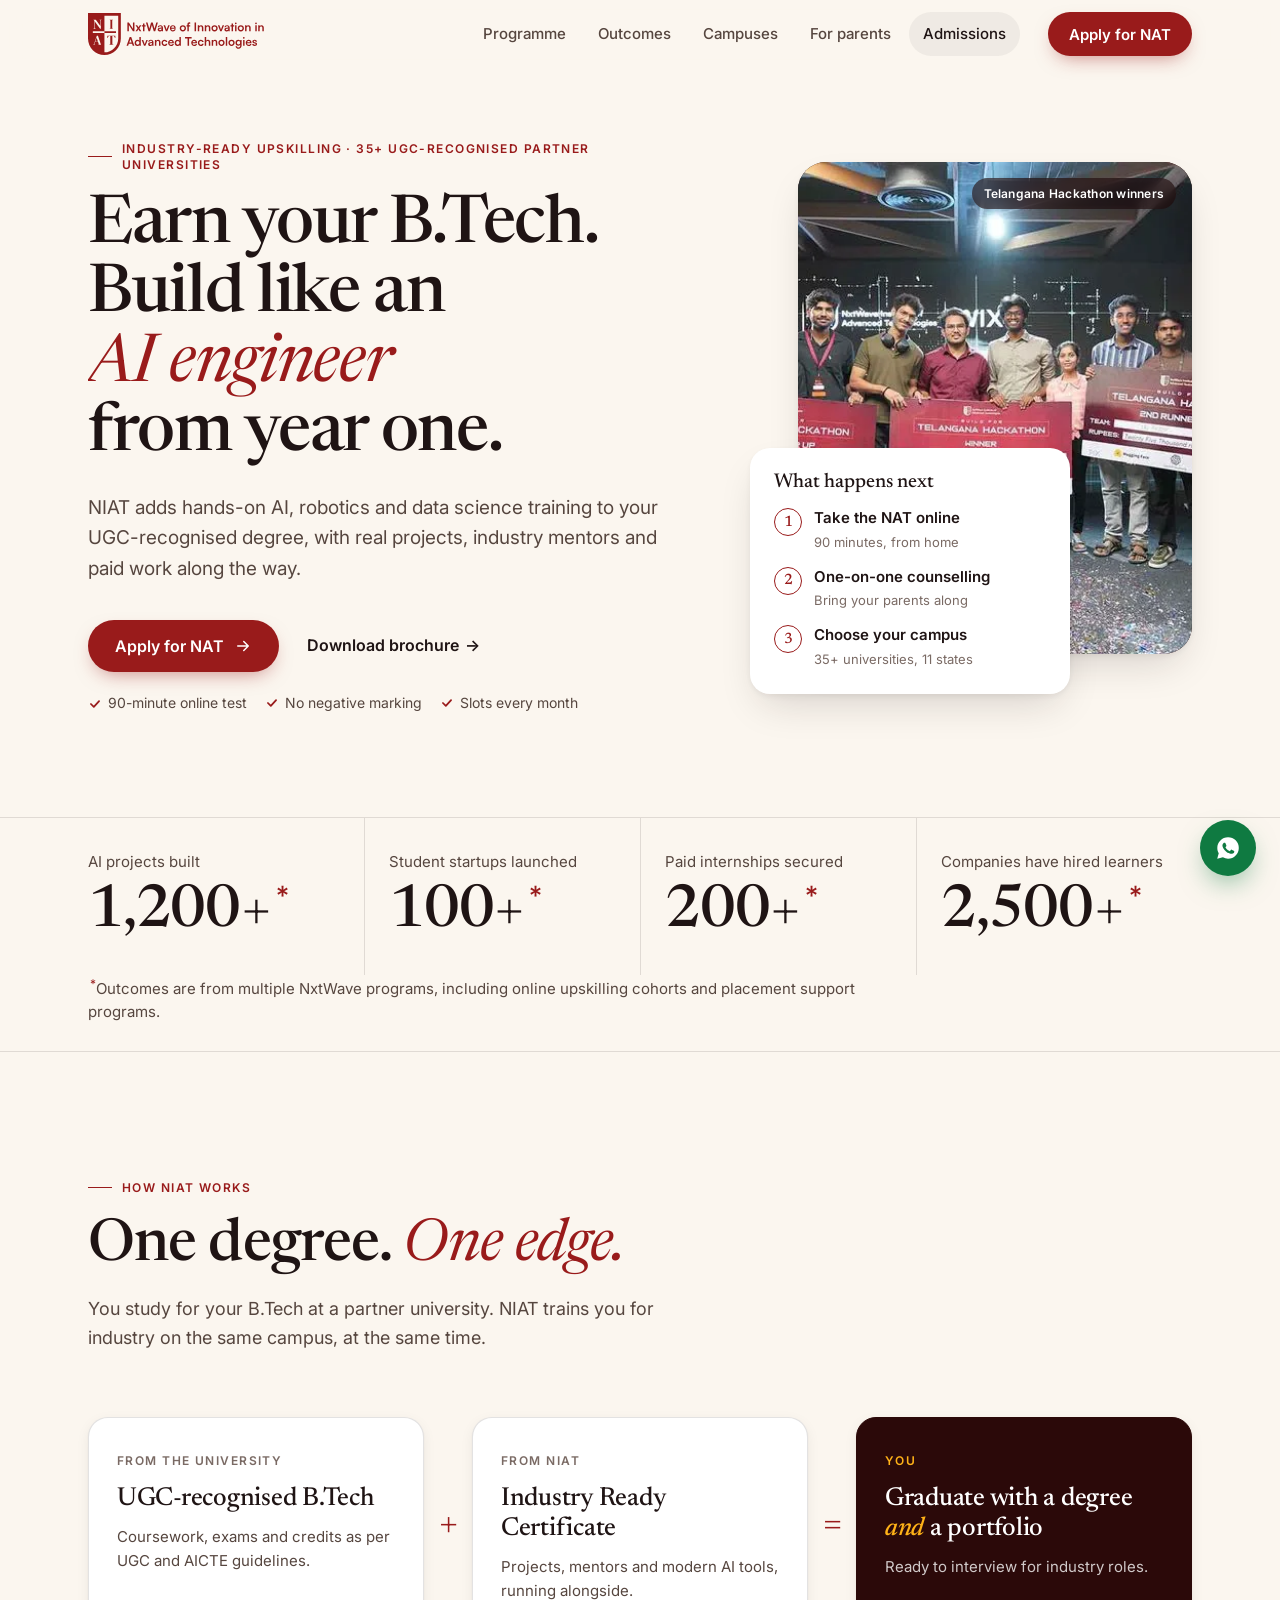
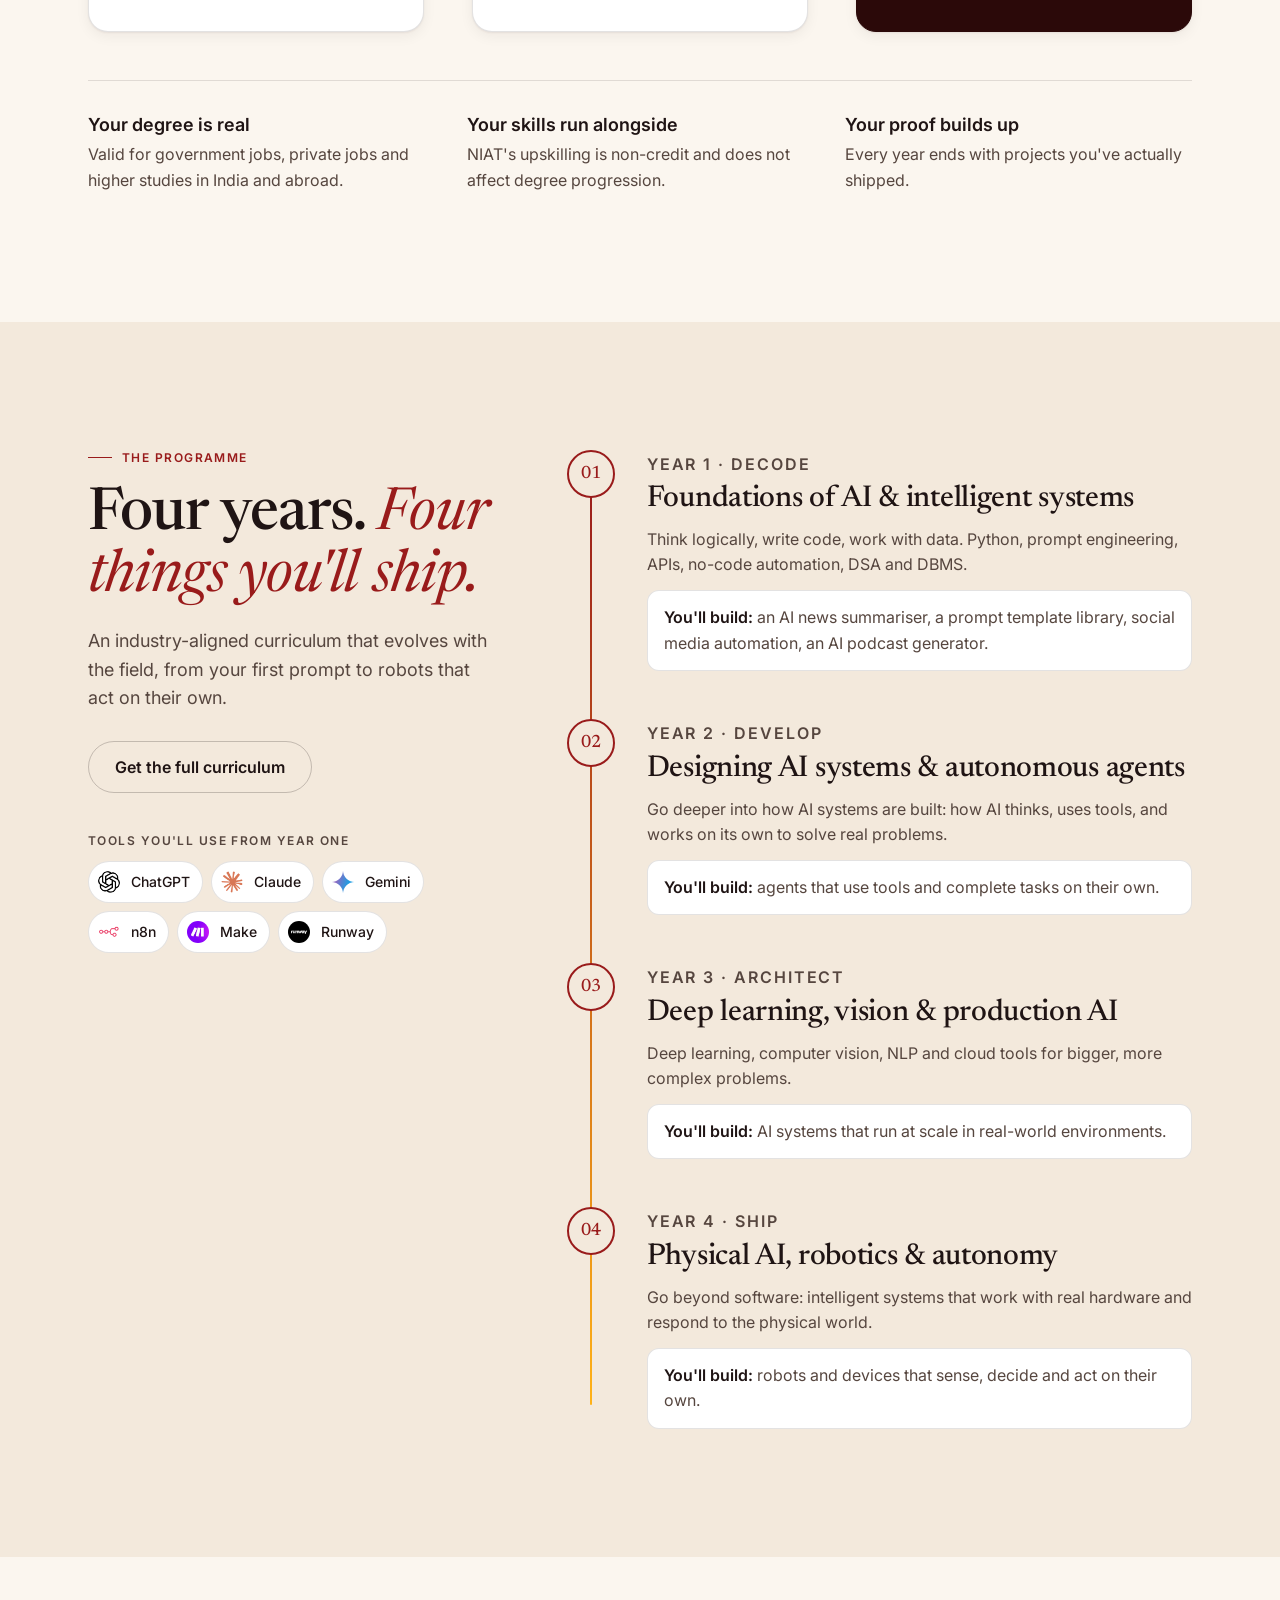
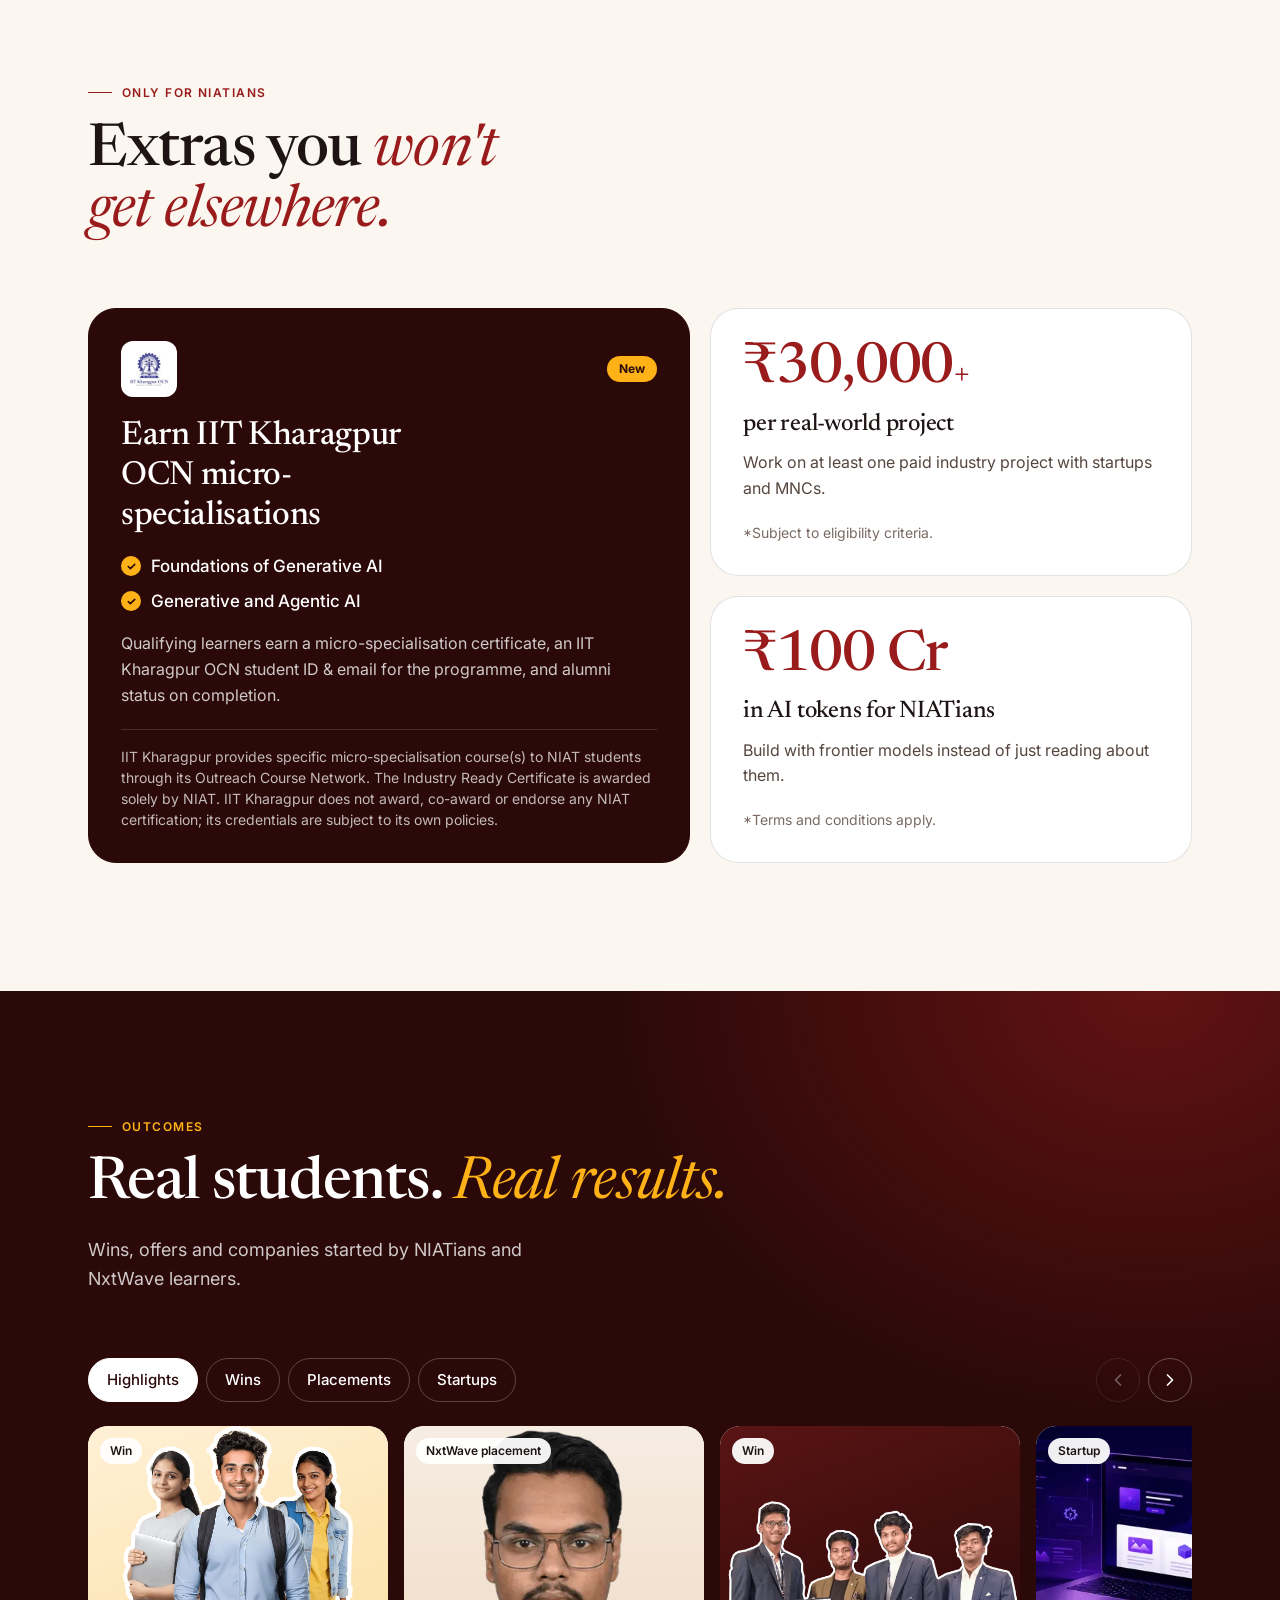
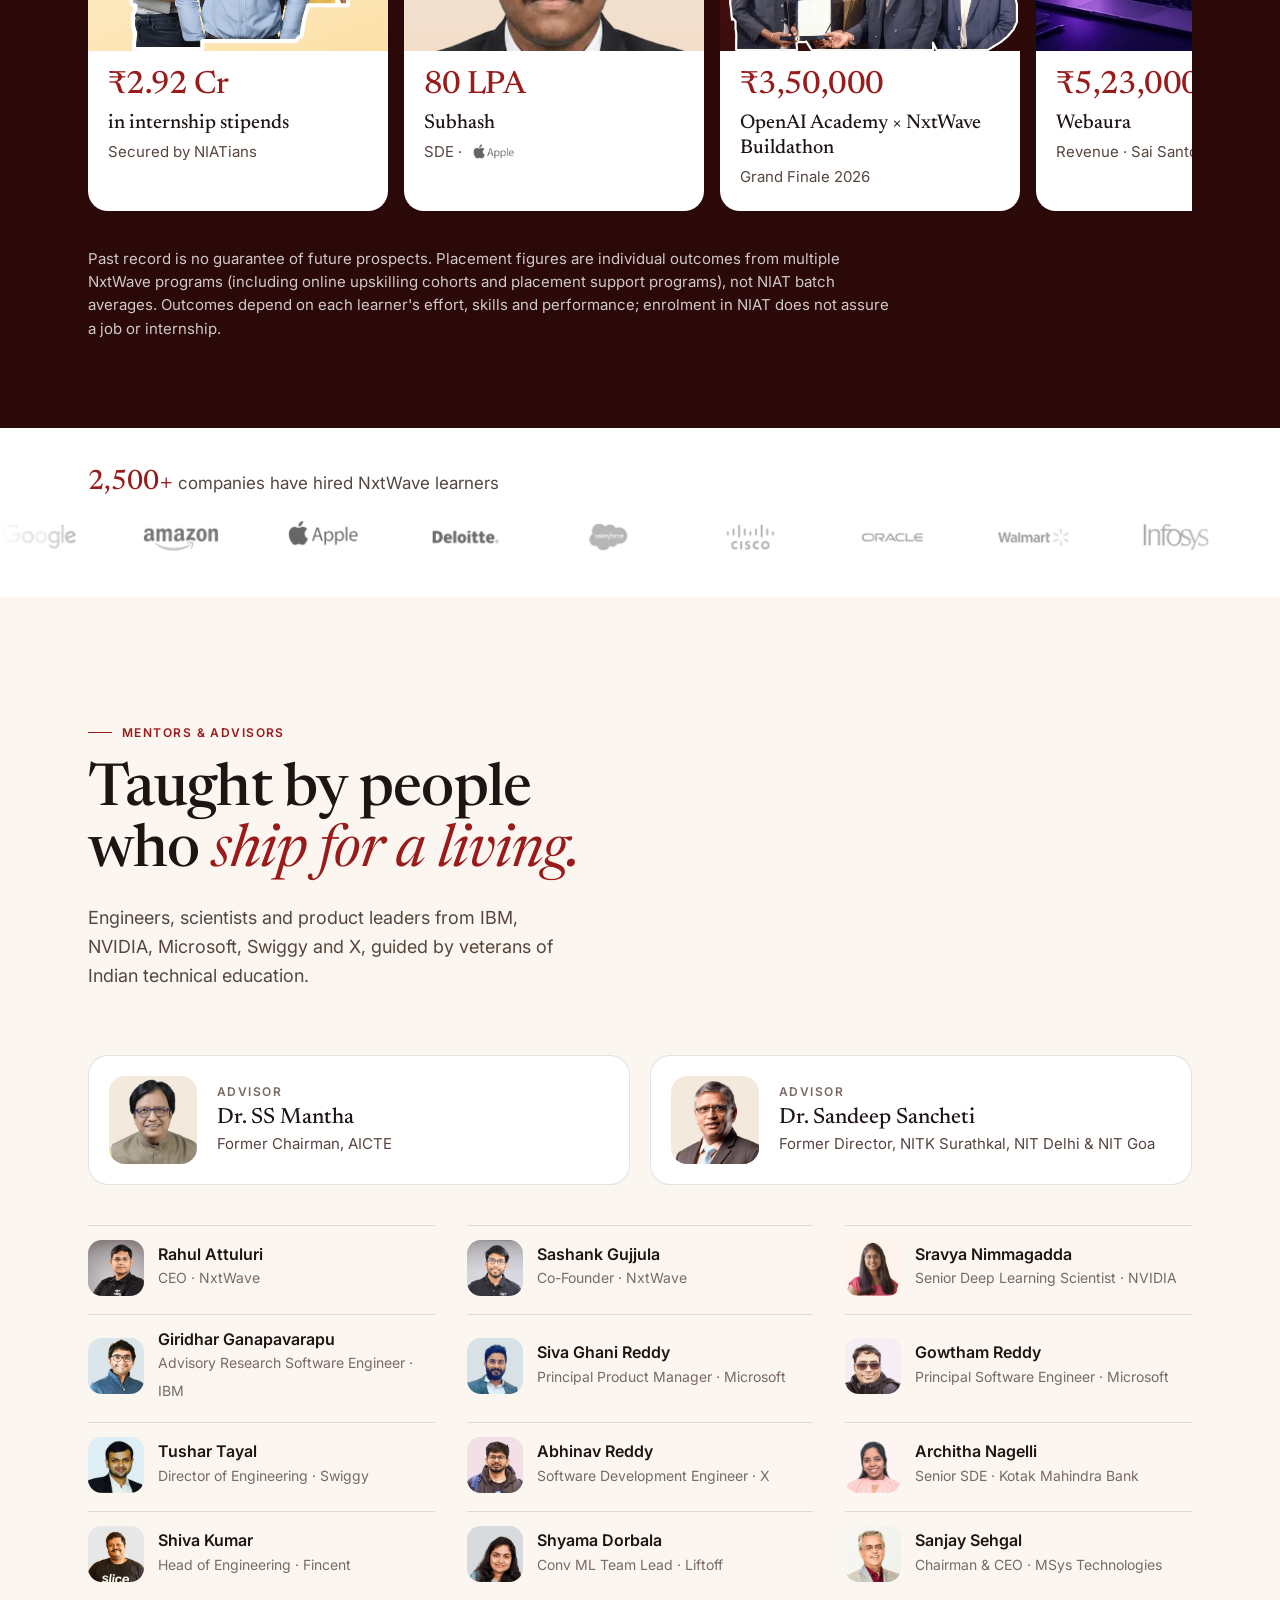
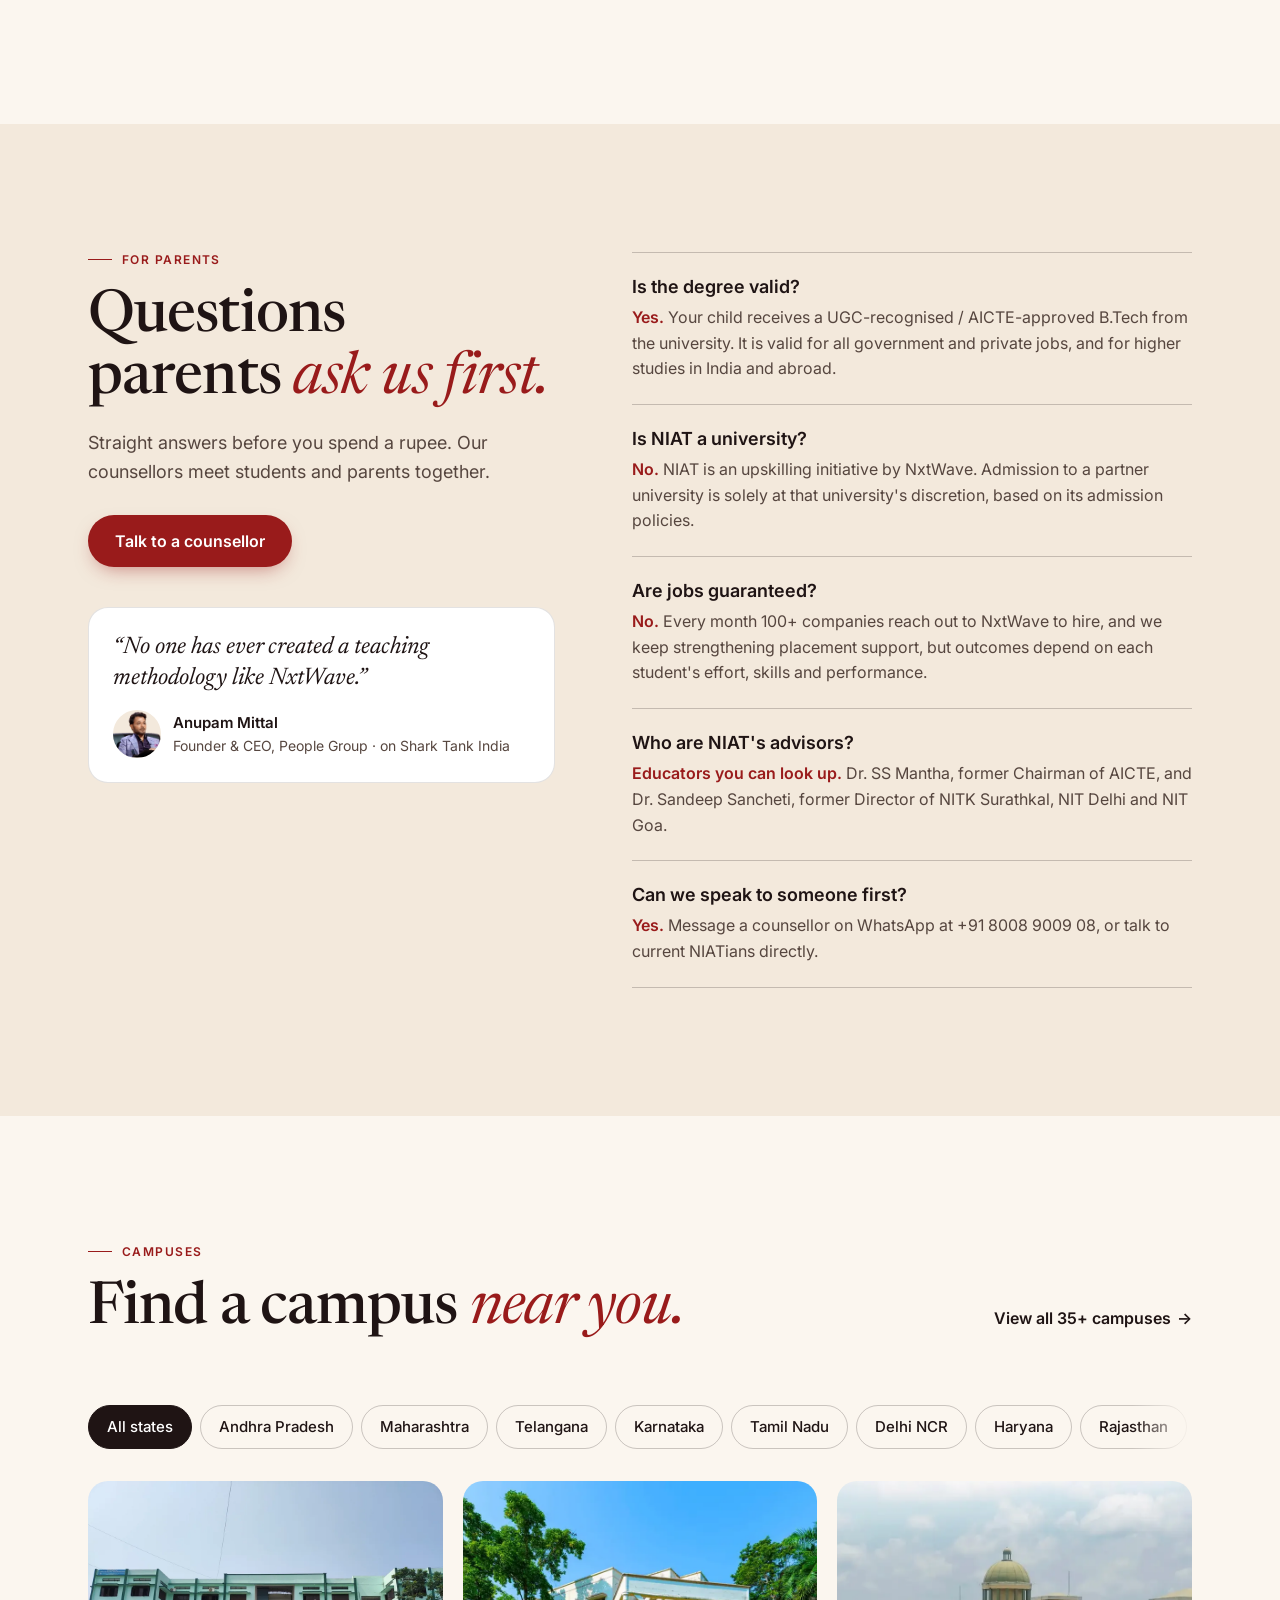
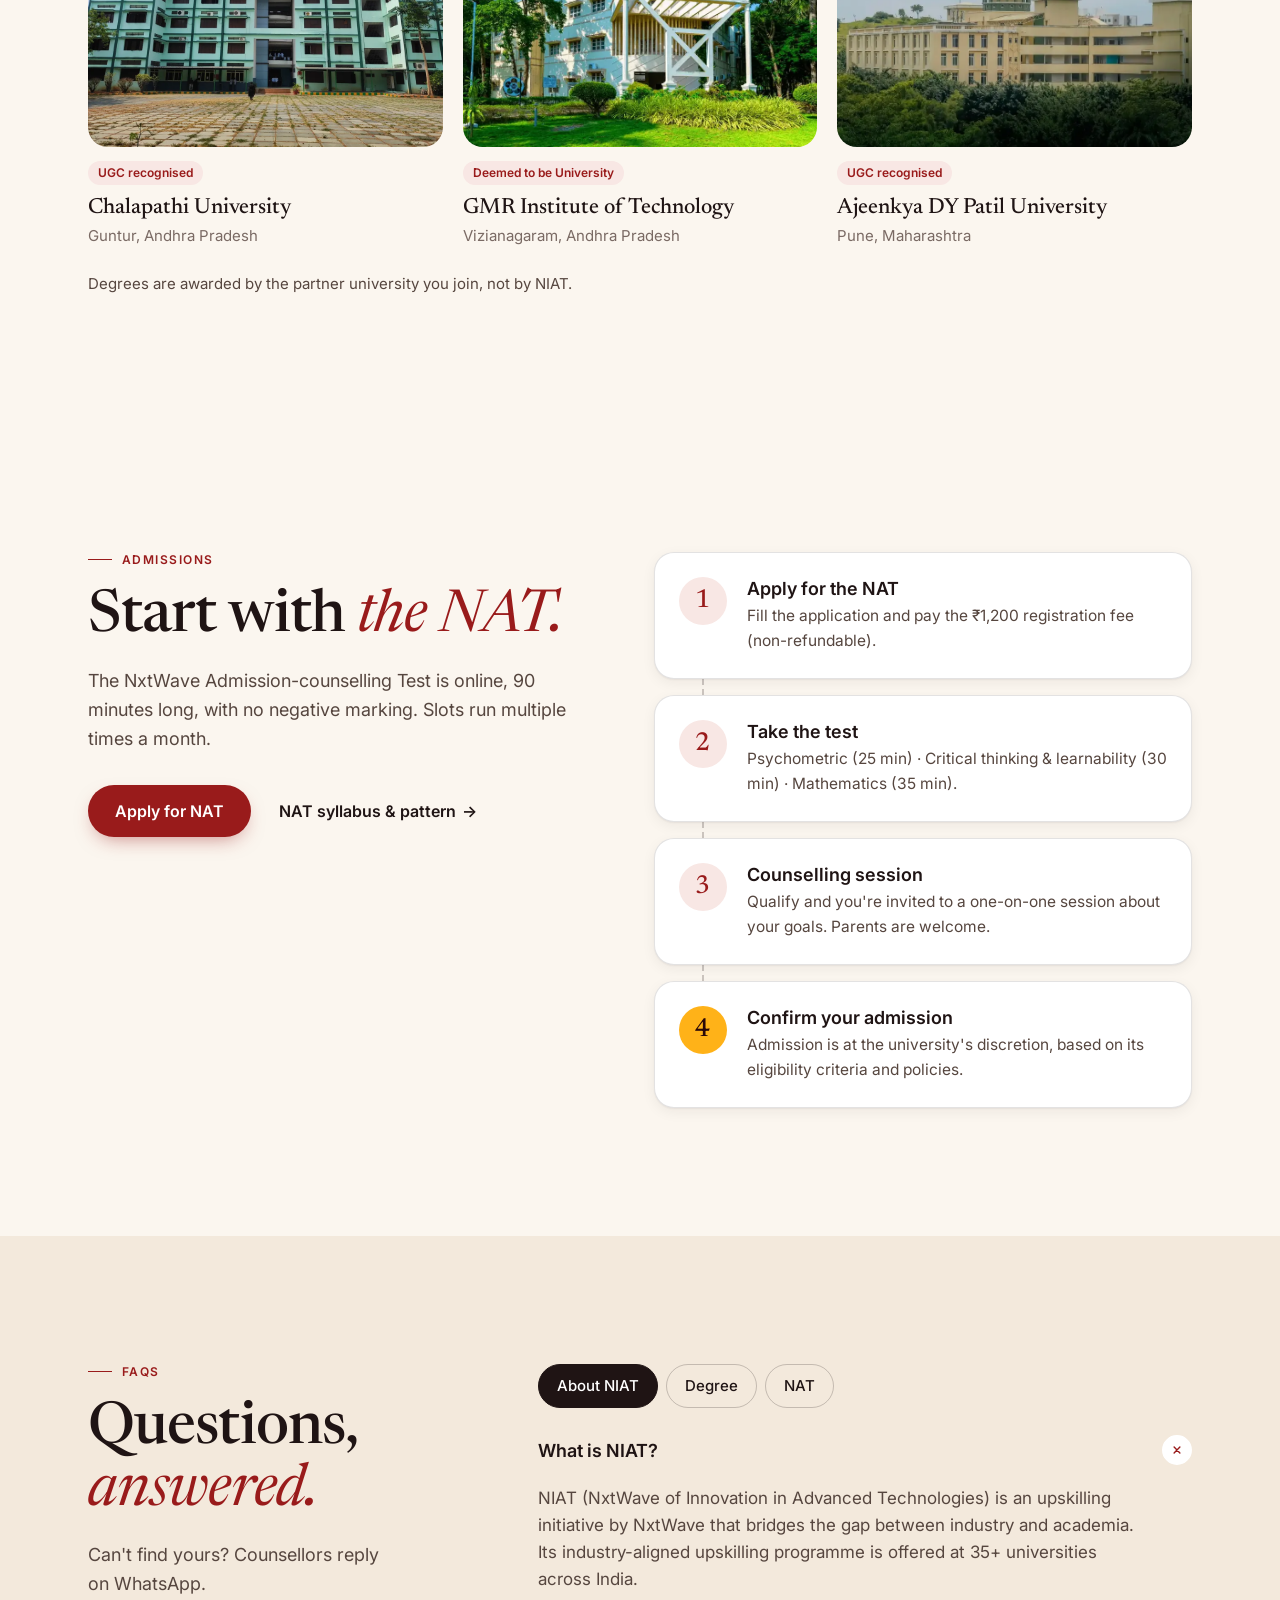
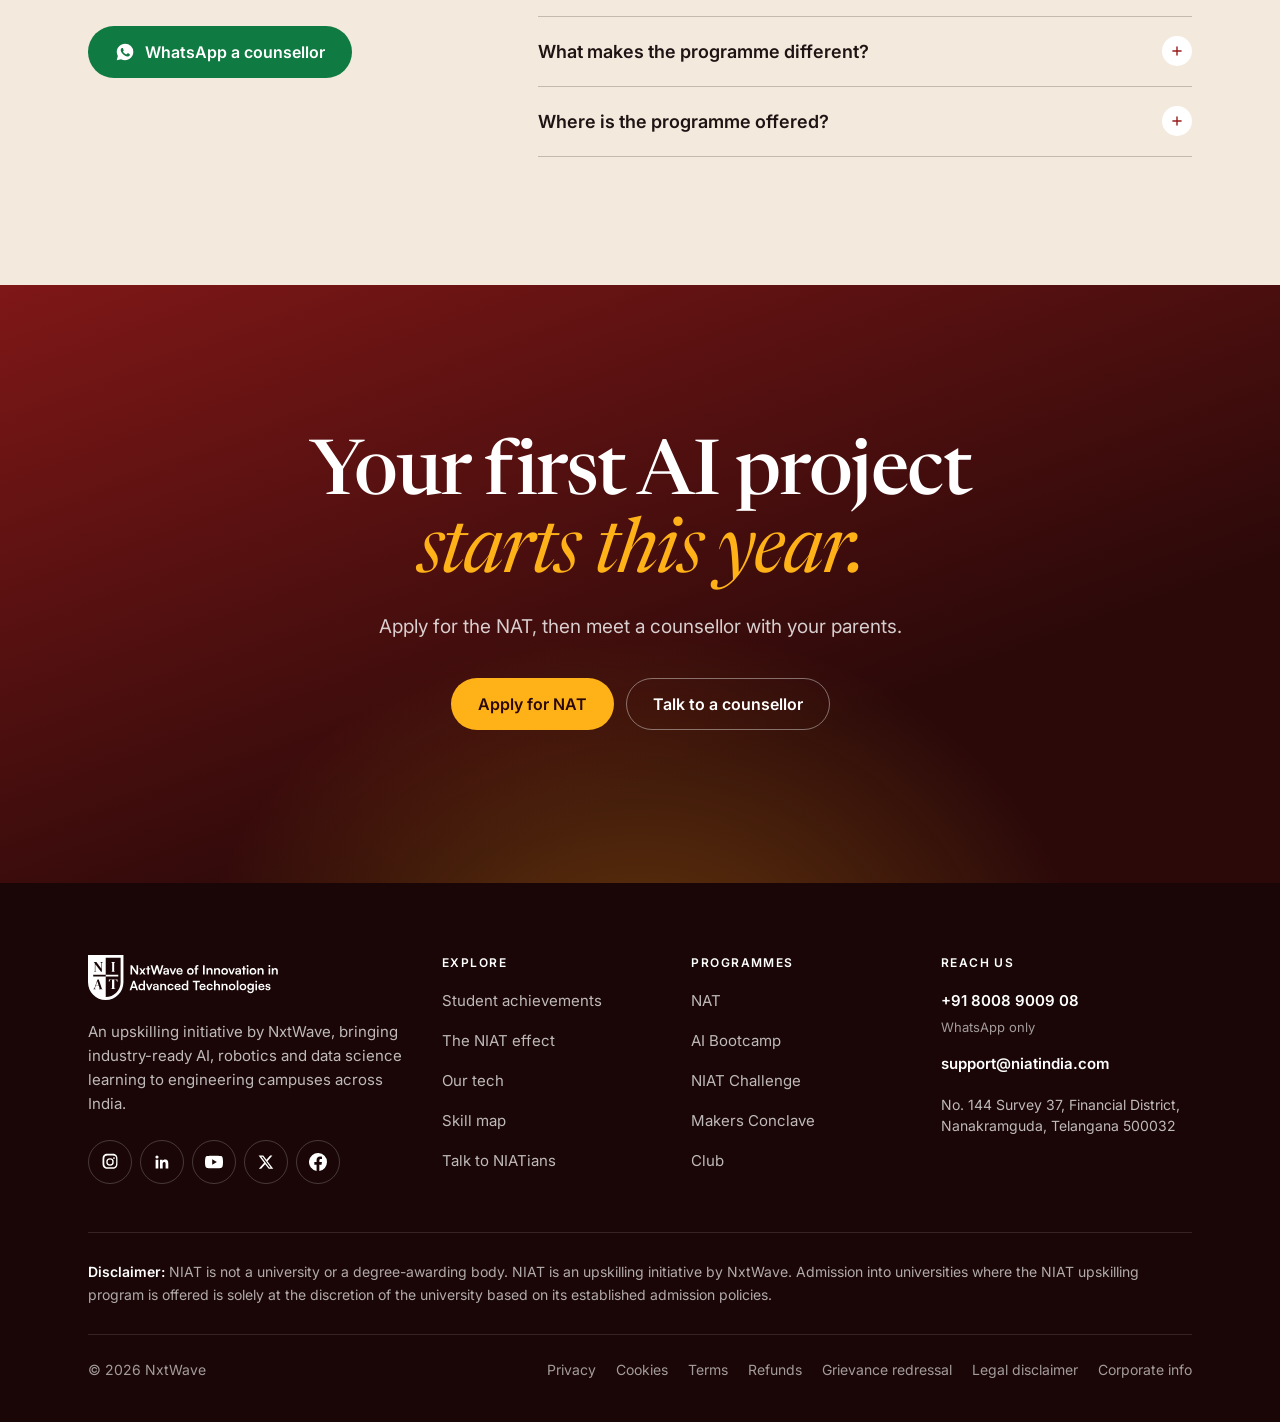
==== variation-b/index.html @ be89aa51 "Add Variation B, competitor research, and audit fixes for Variation A Variation B (/variation-b/): a" ====
<!doctype html>
<html lang="en">
<head>
  <meta charset="utf-8" />
  <meta name="viewport" content="width=device-width, initial-scale=1" />
  <title>NIAT | B.Tech + industry-ready AI, robotics &amp; data science</title>
  <meta name="description" content="Earn your UGC-recognised B.Tech at one of 35+ partner universities, with NIAT's hands-on upskilling in AI, robotics and data science alongside it. NIAT is an upskilling initiative by NxtWave." />
  <meta name="theme-color" content="#2B0909" />
  <link rel="canonical" href="https://www.niatindia.com/" />
  <link rel="icon" href="../assets/img/favicon.svg" type="image/svg+xml" />
  <meta property="og:type" content="website" />
  <meta property="og:title" content="NIAT | Earn your B.Tech. Build like an AI engineer from year one." />
  <meta property="og:description" content="Industry-ready AI, robotics and data science upskilling at 35+ UGC-recognised partner universities." />
  <meta property="og:image" content="../assets/img/hero-hackathon.webp" />

  <link rel="preconnect" href="https://fonts.googleapis.com" />
  <link rel="preconnect" href="https://fonts.gstatic.com" crossorigin />
  <link rel="stylesheet" href="https://fonts.googleapis.com/css2?family=Inter:wght@400;500;600;700&family=Newsreader:ital,opsz,wght@0,6..72,400..600;1,6..72,400..500&display=swap" />
  <link rel="preload" as="image" href="../assets/img/hero-hackathon.webp" fetchpriority="high" />
  <link rel="stylesheet" href="styles.css" />

  <script type="application/ld+json">
  {
    "@context": "https://schema.org",
    "@type": "FAQPage",
    "mainEntity": [
      {"@type": "Question", "name": "What is NIAT?", "acceptedAnswer": {"@type": "Answer", "text": "NIAT (NxtWave of Innovation in Advanced Technologies) is an upskilling initiative by NxtWave that bridges the gap between industry and academia. Its industry-aligned upskilling programme is offered at 35+ universities across India."}},
      {"@type": "Question", "name": "Is the B.Tech degree awarded by NIAT?", "acceptedAnswer": {"@type": "Answer", "text": "No. Students receive a UGC-recognised / AICTE-approved B.Tech from the university they enrol in. NIAT awards an Industry Ready Certificate; its upskilling is non-credit and does not affect degree progression."}},
      {"@type": "Question", "name": "What is the NAT?", "acceptedAnswer": {"@type": "Answer", "text": "The NxtWave Admission-counselling Test (NAT) is a 90-minute online test of problem-solving, critical thinking and mathematics, with no negative marking. It is required for admission counselling and runs multiple times a month."}}
    ]
  }
  </script>
</head>
<body>
  <a class="skip-link" href="#main">Skip to content</a>

  <header class="hdr" data-header>
    <div class="container hdr__inner">
      <a class="brand" href="#top" aria-label="NIAT home"><img src="../assets/img/logo.svg" alt="NIAT — NxtWave of Innovation in Advanced Technologies" width="176" height="42" /></a>
      <nav class="hdr-nav" aria-label="Primary">
        <a href="#programme">Programme</a>
        <a href="#outcomes">Outcomes</a>
        <a href="#campuses">Campuses</a>
        <a href="#parents">For parents</a>
        <a href="#admissions">Admissions</a>
      </nav>
      <a class="btn btn--primary btn--sm hdr__cta" href="https://apply.niatindia.com/login?utm_source=niatindia-website&amp;utm_medium=website&amp;utm_campaign=varb-header-apply">Apply for NAT</a>
      <button class="menu-btn" type="button" aria-expanded="false" aria-controls="drawer" aria-label="Open menu" data-menu><span></span><span></span></button>
    </div>
    <div class="drawer" id="drawer" hidden data-drawer>
      <nav class="container" aria-label="Mobile">
        <a href="#programme">Programme</a>
        <a href="#outcomes">Outcomes</a>
        <a href="#campuses">Campuses</a>
        <a href="#parents">For parents</a>
        <a href="#admissions">Admissions</a>
        <a href="#faq">FAQs</a>
        <a class="btn btn--primary" href="https://apply.niatindia.com/login?utm_source=niatindia-website&amp;utm_medium=website&amp;utm_campaign=varb-drawer-apply">Apply for NAT</a>
      </nav>
    </div>
  </header>

  <main id="main">
    <!-- 01 HERO -->
    <section class="hero" id="top" aria-labelledby="hero-title">
      <div class="container hero__grid">
        <div class="hero__copy">
          <p class="eyebrow hero-anim" style="--d:0ms">Industry-ready upskilling · 35+ UGC-recognised partner universities</p>
          <h1 class="display" id="hero-title">
            <span class="line"><span class="line__in" style="--d:80ms">Earn your B.Tech.</span></span>
            <span class="line"><span class="line__in" style="--d:170ms">Build like an <em>AI&nbsp;engineer</em></span></span>
            <span class="line"><span class="line__in" style="--d:260ms">from year one.</span></span>
          </h1>
          <p class="lede hero-anim" style="--d:320ms">NIAT adds hands-on AI, robotics and data science training to your UGC-recognised degree, with real projects, industry mentors and paid work along the way.</p>
          <div class="hero__ctas hero-anim" style="--d:420ms">
            <a class="btn btn--primary" href="https://apply.niatindia.com/login?utm_source=niatindia-website&amp;utm_medium=website&amp;utm_campaign=varb-hero-apply">Apply for NAT
              <svg width="18" height="18" viewBox="0 0 24 24" fill="none" aria-hidden="true"><path d="M5 12h14m-6-6 6 6-6 6" stroke="currentColor" stroke-width="2" stroke-linecap="round" stroke-linejoin="round"/></svg></a>
            <a class="link-arrow" href="https://forms.ccbp.in/register/niat-download-brochure?utm_source=niatindia-website&amp;utm_medium=website&amp;utm_campaign=varb-hero-brochure">Download brochure <span aria-hidden="true">→</span></a>
          </div>
          <p class="reassure hero-anim" style="--d:480ms"><span>90-minute online test</span><span>No negative marking</span><span>Slots every month</span></p>
        </div>

        <div class="hero__visual">
          <figure class="hero-media hero-anim" style="--d:200ms">
            <img class="hero-media__asset" src="../assets/img/hero-hackathon.webp" width="816" height="480" alt="NIATians holding prize cheques on stage at the Telangana Hackathon" fetchpriority="high" />
            <figcaption>Telangana Hackathon winners</figcaption>
          </figure>
          <div class="next-card hero-anim" style="--d:560ms">
            <h2 id="next-title">What happens next</h2>
            <ol class="next-steps">
              <li><span class="next-steps__n">1</span><div><strong>Take the NAT online</strong><span>90 minutes, from home</span></div></li>
              <li><span class="next-steps__n">2</span><div><strong>One-on-one counselling</strong><span>Bring your parents along</span></div></li>
              <li><span class="next-steps__n">3</span><div><strong>Choose your campus</strong><span>35+ universities, 11 states</span></div></li>
            </ol>
          </div>
        </div>
      </div>
    </section>

    <!-- 02 STATS -->
    <section class="stats" aria-label="NxtWave learner outcomes">
      <div class="container">
        <dl class="stats__grid">
          <div class="stat"><dd class="stat__num"><span data-count="1200">1,200</span>+<sup>*</sup></dd><dt class="stat__label">AI projects built</dt></div>
          <div class="stat"><dd class="stat__num"><span data-count="100">100</span>+<sup>*</sup></dd><dt class="stat__label">Student startups launched</dt></div>
          <div class="stat"><dd class="stat__num"><span data-count="200">200</span>+<sup>*</sup></dd><dt class="stat__label">Paid internships secured</dt></div>
          <div class="stat"><dd class="stat__num"><span data-count="2500">2,500</span>+<sup>*</sup></dd><dt class="stat__label">Companies have hired learners</dt></div>
        </dl>
        <p class="disclaimer"><sup>*</sup>Outcomes are from multiple NxtWave programs, including online upskilling cohorts and placement support programs.</p>
      </div>
    </section>

    <!-- 03 HOW NIAT WORKS -->
    <section class="section how" id="how" aria-labelledby="how-title">
      <div class="container">
        <header class="s-head" data-reveal>
          <p class="eyebrow">How NIAT works</p>
          <h2 class="s-title" id="how-title">One degree. <em>One edge.</em></h2>
          <p class="s-lede">You study for your B.Tech at a partner university. NIAT trains you for industry on the same campus, at the same time.</p>
        </header>
        <div class="equation" data-reveal>
          <div class="eq-card"><span class="eq-card__by">From the university</span><h3>UGC-recognised B.Tech</h3><p>Coursework, exams and credits as per UGC and AICTE guidelines.</p></div>
          <span class="eq-op" aria-hidden="true">+</span>
          <div class="eq-card"><span class="eq-card__by">From NIAT</span><h3>Industry Ready Certificate</h3><p>Projects, mentors and modern AI tools, running alongside.</p></div>
          <span class="eq-op" aria-hidden="true">=</span>
          <div class="eq-card eq-card--you"><span class="eq-card__by">You</span><h3>Graduate with a degree <em>and</em> a portfolio</h3><p>Ready to interview for industry roles.</p></div>
        </div>
        <ul class="how-points" data-reveal>
          <li><h3>Your degree is real</h3><p>Valid for government jobs, private jobs and higher studies in India and abroad.</p></li>
          <li><h3>Your skills run alongside</h3><p>NIAT's upskilling is non-credit and does not affect degree progression.</p></li>
          <li><h3>Your proof builds up</h3><p>Every year ends with projects you've actually shipped.</p></li>
        </ul>
      </div>
    </section>

    <!-- 04 JOURNEY -->
    <section class="section journey" id="programme" aria-labelledby="journey-title">
      <div class="container journey__grid">
        <div class="journey__intro" data-reveal>
          <p class="eyebrow">The programme</p>
          <h2 class="s-title" id="journey-title">Four years. <em>Four things you'll ship.</em></h2>
          <p class="s-lede">An industry-aligned curriculum that evolves with the field, from your first prompt to robots that act on their own.</p>
          <a class="btn btn--ghost" href="https://forms.ccbp.in/register/niat-download-brochure?utm_source=niatindia-website&amp;utm_medium=website&amp;utm_campaign=varb-journey-curriculum">Get the full curriculum</a>
          <div class="tools">
            <p class="label">Tools you'll use from year one</p>
            <ul>
              <li><img src="../assets/img/tool-openai.webp" alt="" width="28" height="28" loading="lazy" />ChatGPT</li>
              <li><img src="../assets/img/tool-claude.webp" alt="" width="28" height="28" loading="lazy" />Claude</li>
              <li><img src="../assets/img/tool-gemini.webp" alt="" width="28" height="28" loading="lazy" />Gemini</li>
              <li><img src="../assets/img/tool-n8n.webp" alt="" width="28" height="28" loading="lazy" />n8n</li>
              <li><img src="../assets/img/tool-make.webp" alt="" width="28" height="28" loading="lazy" />Make</li>
              <li><img src="../assets/img/tool-runway.webp" alt="" width="28" height="28" loading="lazy" />Runway</li>
            </ul>
          </div>
        </div>
        <ol class="timeline">
          <li class="year" data-reveal>
            <span class="year__n" aria-hidden="true">01</span>
            <p class="year__tag">Year 1 · Decode</p>
            <h3>Foundations of AI &amp; intelligent systems</h3>
            <p>Think logically, write code, work with data. Python, prompt engineering, APIs, no-code automation, DSA and DBMS.</p>
            <p class="year__build"><strong>You'll build:</strong> an AI news summariser, a prompt template library, social media automation, an AI podcast generator.</p>
          </li>
          <li class="year" data-reveal>
            <span class="year__n" aria-hidden="true">02</span>
            <p class="year__tag">Year 2 · Develop</p>
            <h3>Designing AI systems &amp; autonomous agents</h3>
            <p>Go deeper into how AI systems are built: how AI thinks, uses tools, and works on its own to solve real problems.</p>
            <p class="year__build"><strong>You'll build:</strong> agents that use tools and complete tasks on their own.</p>
          </li>
          <li class="year" data-reveal>
            <span class="year__n" aria-hidden="true">03</span>
            <p class="year__tag">Year 3 · Architect</p>
            <h3>Deep learning, vision &amp; production AI</h3>
            <p>Deep learning, computer vision, NLP and cloud tools for bigger, more complex problems.</p>
            <p class="year__build"><strong>You'll build:</strong> AI systems that run at scale in real-world environments.</p>
          </li>
          <li class="year" data-reveal>
            <span class="year__n" aria-hidden="true">04</span>
            <p class="year__tag">Year 4 · Ship</p>
            <h3>Physical AI, robotics &amp; autonomy</h3>
            <p>Go beyond software: intelligent systems that work with real hardware and respond to the physical world.</p>
            <p class="year__build"><strong>You'll build:</strong> robots and devices that sense, decide and act on their own.</p>
          </li>
        </ol>
      </div>
    </section>

    <!-- 05 EXTRAS -->
    <section class="section extras" aria-labelledby="extras-title">
      <div class="container">
        <header class="s-head" data-reveal>
          <p class="eyebrow">Only for NIATians</p>
          <h2 class="s-title" id="extras-title">Extras you <em>won't get elsewhere.</em></h2>
        </header>
        <div class="extras__grid">
          <article class="extra extra--kgp" data-reveal>
            <div class="extra__top">
              <img src="../assets/img/iitkgp-ocn.webp" alt="IIT Kharagpur Outreach Course Network" width="56" height="53" loading="lazy" />
              <span class="pill">New</span>
            </div>
            <h3>Earn IIT Kharagpur OCN micro-specialisations</h3>
            <ul class="ticks">
              <li>Foundations of Generative AI</li>
              <li>Generative and Agentic AI</li>
            </ul>
            <p>Qualifying learners earn a micro-specialisation certificate, an IIT Kharagpur OCN student ID &amp; email for the programme, and alumni status on completion.</p>
            <p class="extra__note">IIT Kharagpur provides specific micro-specialisation course(s) to NIAT students through its Outreach Course Network. The Industry Ready Certificate is awarded solely by NIAT. IIT Kharagpur does not award, co-award or endorse any NIAT certification; its credentials are subject to its own policies.</p>
          </article>
          <article class="extra" data-reveal>
            <p class="extra__num">₹30,000<span>+</span></p>
            <h3>per real-world project</h3>
            <p>Work on at least one paid industry project with startups and MNCs.</p>
            <p class="extra__note extra__note--dark">*Subject to eligibility criteria.</p>
          </article>
          <article class="extra" data-reveal>
            <p class="extra__num">₹100 Cr</p>
            <h3>in AI tokens for NIATians</h3>
            <p>Build with frontier models instead of just reading about them.</p>
            <p class="extra__note extra__note--dark">*Terms and conditions apply.</p>
          </article>
        </div>
      </div>
    </section>

    <!-- 06 OUTCOMES -->
    <section class="section outcomes" id="outcomes" aria-labelledby="outcomes-title">
      <div class="container">
        <header class="s-head s-head--row" data-reveal>
          <div>
            <p class="eyebrow eyebrow--light">Outcomes</p>
            <h2 class="s-title s-title--light" id="outcomes-title">Real students. <em>Real results.</em></h2>
          </div>
          <p class="s-lede s-lede--light">Wins, offers and companies started by NIATians and NxtWave learners.</p>
        </header>

        <div class="rail-ctrl">
          <div class="filters" role="tablist" aria-label="Filter stories" data-filters>
            <button role="tab" aria-selected="true" aria-controls="rail-panel" data-filter="featured">Highlights</button>
            <button role="tab" aria-selected="false" aria-controls="rail-panel" data-filter="win" tabindex="-1">Wins</button>
            <button role="tab" aria-selected="false" aria-controls="rail-panel" data-filter="placement" tabindex="-1">Placements</button>
            <button role="tab" aria-selected="false" aria-controls="rail-panel" data-filter="startup" tabindex="-1">Startups</button>
          </div>
          <div class="arrows">
            <button class="icon-btn" type="button" aria-label="Previous stories" data-prev><svg width="20" height="20" viewBox="0 0 24 24" fill="none" aria-hidden="true"><path d="m15 18-6-6 6-6" stroke="currentColor" stroke-width="2" stroke-linecap="round" stroke-linejoin="round"/></svg></button>
            <button class="icon-btn" type="button" aria-label="Next stories" data-next><svg width="20" height="20" viewBox="0 0 24 24" fill="none" aria-hidden="true"><path d="m9 18 6-6-6-6" stroke="currentColor" stroke-width="2" stroke-linecap="round" stroke-linejoin="round"/></svg></button>
          </div>
        </div>

        <div id="rail-panel" role="tabpanel" aria-label="Student stories">
        <ul class="rail" id="rail" tabindex="0" aria-label="Student stories, scrollable" data-rail>
          <li class="story story--win" data-type="win" data-featured>
            <div class="story__media story__media--warm"><img src="../assets/img/ach-stipends.webp" alt="NIATian interns" loading="lazy" /></div>
            <span class="story__tag">Win</span>
            <div class="story__body"><p class="story__fig">₹2.92 Cr</p><h3 class="story__title">in internship stipends</h3><p class="story__meta">Secured by NIATians</p></div>
          </li>
          <li class="story" data-type="placement" data-featured>
            <div class="story__media"><img src="../assets/img/pl-subhash.webp" alt="Subhash" loading="lazy" /></div>
            <span class="story__tag">NxtWave placement</span>
            <div class="story__body"><p class="story__fig">80 LPA</p><h3 class="story__title">Subhash</h3><p class="story__meta">SDE · <img class="story__co" src="../assets/img/co-apple.webp" alt="Apple" loading="lazy" /></p></div>
          </li>
          <li class="story story--win" data-type="win" data-featured>
            <div class="story__media story__media--wine"><img src="../assets/img/ach-buildathon.webp" alt="Winning team at the OpenAI Academy × NxtWave Buildathon" loading="lazy" /></div>
            <span class="story__tag">Win</span>
            <div class="story__body"><p class="story__fig">₹3,50,000</p><h3 class="story__title">OpenAI Academy × NxtWave Buildathon</h3><p class="story__meta">Grand Finale 2026</p></div>
          </li>
          <li class="story" data-type="startup" data-featured>
            <div class="story__media"><img src="../assets/img/st-webaura.webp" alt="" loading="lazy" /></div>
            <span class="story__tag">Startup</span>
            <div class="story__body"><p class="story__fig">₹5,23,000</p><h3 class="story__title">Webaura</h3><p class="story__meta">Revenue · Sai Santosh, Rohith</p></div>
          </li>
          <li class="story" data-type="placement" data-featured>
            <div class="story__media"><img src="../assets/img/pl-naina.webp" alt="Naina" loading="lazy" /></div>
            <span class="story__tag">NxtWave placement</span>
            <div class="story__body"><p class="story__fig">28 LPA</p><h3 class="story__title">Naina</h3><p class="story__meta">Analyst, Data Engineer AI Dev · <img class="story__co" src="../assets/img/co-blackrock.webp" alt="BlackRock" loading="lazy" /></p></div>
          </li>
          <li class="story story--win" data-type="win" data-featured>
            <div class="story__media story__media--rose"><img src="../assets/img/ach-bizhack.webp" alt="Bizhack Challenge winner" loading="lazy" /></div>
            <span class="story__tag">Win</span>
            <div class="story__body"><p class="story__fig">₹1 lakh</p><h3 class="story__title">National Bizhack Challenge</h3><p class="story__meta">Prize won by a NIATian</p></div>
          </li>
          <li class="story" data-type="startup" data-featured>
            <div class="story__media"><img src="../assets/img/st-innfill.webp" alt="" loading="lazy" /></div>
            <span class="story__tag">Startup</span>
            <div class="story__body"><p class="story__fig">1,000+ users</p><h3 class="story__title">Innfill</h3><p class="story__meta">100% bootstrapped · Vishwaksena</p></div>
          </li>
          <li class="story" data-type="placement" data-featured>
            <div class="story__media"><img src="../assets/img/pl-ritesh.webp" alt="Ritesh Baviskar" loading="lazy" /></div>
            <span class="story__tag">NxtWave placement</span>
            <div class="story__body"><p class="story__fig">35 LPA</p><h3 class="story__title">Ritesh Baviskar</h3><p class="story__meta">AI Engineer · <img class="story__co" src="../assets/img/co-fractal.webp" alt="Fractal" loading="lazy" /></p></div>
          </li>
          <li class="story" data-type="placement">
            <div class="story__media"><img src="../assets/img/pl-mohith.webp" alt="D. Mohith Reddy" loading="lazy" /></div>
            <span class="story__tag">NxtWave placement</span>
            <div class="story__body"><p class="story__fig">57 LPA</p><h3 class="story__title">D. Mohith Reddy</h3><p class="story__meta">SDE 1 · <img class="story__co" src="../assets/img/co-meesho.webp" alt="Meesho" loading="lazy" /></p></div>
          </li>
          <li class="story" data-type="placement">
            <div class="story__media"><img src="../assets/img/pl-atul.webp" alt="Atul" loading="lazy" /></div>
            <span class="story__tag">NxtWave placement</span>
            <div class="story__body"><p class="story__fig">25 LPA</p><h3 class="story__title">Atul</h3><p class="story__meta">SWE · <img class="story__co" src="../assets/img/co-paytm.webp" alt="Paytm" loading="lazy" /></p></div>
          </li>
          <li class="story" data-type="placement">
            <div class="story__media"><img src="../assets/img/pl-sunil.webp" alt="Sunil" loading="lazy" /></div>
            <span class="story__tag">NxtWave placement</span>
            <div class="story__body"><p class="story__fig">18 LPA</p><h3 class="story__title">Sunil</h3><p class="story__meta">SDE · <img class="story__co" src="../assets/img/co-icici.webp" alt="ICICI Bank" loading="lazy" /></p></div>
          </li>
          <li class="story" data-type="placement">
            <div class="story__media"><img src="../assets/img/pl-sandeep.webp" alt="Sandeep Kumar" loading="lazy" /></div>
            <span class="story__tag">NxtWave placement</span>
            <div class="story__body"><p class="story__fig">12 LPA</p><h3 class="story__title">Sandeep Kumar</h3><p class="story__meta">Data Scientist · <img class="story__co" src="../assets/img/co-virtusa.webp" alt="Virtusa" loading="lazy" /></p></div>
          </li>
          <li class="story" data-type="startup">
            <div class="story__media"><img src="../assets/img/st-chalo.webp" alt="" loading="lazy" /></div>
            <span class="story__tag">Startup</span>
            <div class="story__body"><p class="story__fig">₹48,000</p><h3 class="story__title">Chalo Bharath</h3><p class="story__meta">First pitch, deal closed · Gutha Sonika &amp; team</p></div>
          </li>
          <li class="story" data-type="startup">
            <div class="story__media"><img src="../assets/img/st-lmih.webp" alt="" loading="lazy" /></div>
            <span class="story__tag">Startup</span>
            <div class="story__body"><p class="story__fig">₹1.95 L</p><h3 class="story__title">Let Make It Happen</h3><p class="story__meta">3 clients closed · Timma Suresh &amp; team</p></div>
          </li>
          <li class="story" data-type="startup">
            <div class="story__media"><img src="../assets/img/st-nyronix.webp" alt="" loading="lazy" /></div>
            <span class="story__tag">Startup</span>
            <div class="story__body"><p class="story__fig">~₹50,000</p><h3 class="story__title">Nyronix</h3><p class="story__meta">Trade profit · Teja Vardhan &amp; team</p></div>
          </li>
          <li class="story" data-type="startup">
            <div class="story__media"><img src="../assets/img/st-growify.webp" alt="" loading="lazy" /></div>
            <span class="story__tag">Startup</span>
            <div class="story__body"><p class="story__fig">₹1 L</p><h3 class="story__title">Growify AI</h3><p class="story__meta">Automation growth · Sachin Keerthi Vasu</p></div>
          </li>
        </ul>
        </div>
        <p class="disclaimer disclaimer--light">Past record is no guarantee of future prospects. Placement figures are individual outcomes from multiple NxtWave programs (including online upskilling cohorts and placement support programs), not NIAT batch averages. Outcomes depend on each learner's effort, skills and performance; enrolment in NIAT does not assure a job or internship.</p>
      </div>

      <div class="logos" aria-label="Companies that have hired NxtWave learners">
        <p class="container logos__head"><strong data-count="2500">2,500</strong><strong>+</strong> companies have hired NxtWave learners</p>
        <div class="marquee" data-marquee>
          <div class="marquee__track">
            <img src="../assets/img/rec-082.webp" alt="Google" loading="lazy" /><img src="../assets/img/rec-091.webp" alt="Amazon" loading="lazy" /><img src="../assets/img/rec-107.webp" alt="Apple" loading="lazy" /><img src="../assets/img/rec-084.webp" alt="Deloitte" loading="lazy" /><img src="../assets/img/rec-102.webp" alt="Salesforce" loading="lazy" /><img src="../assets/img/rec-122.webp" alt="Cisco" loading="lazy" /><img src="../assets/img/rec-132.webp" alt="Oracle" loading="lazy" /><img src="../assets/img/rec-131.webp" alt="Walmart" loading="lazy" /><img src="../assets/img/rec-078.webp" alt="Infosys" loading="lazy" /><img src="../assets/img/rec-094.webp" alt="TCS" loading="lazy" /><img src="../assets/img/rec-089.webp" alt="Swiggy" loading="lazy" /><img src="../assets/img/rec-116.webp" alt="PwC" loading="lazy" /><img src="../assets/img/rec-118.webp" alt="HSBC" loading="lazy" /><img src="../assets/img/rec-125.webp" alt="Shopify" loading="lazy" /><img src="../assets/img/rec-128.webp" alt="Siemens" loading="lazy" /><img src="../assets/img/rec-130.webp" alt="Synopsys" loading="lazy" /><img src="../assets/img/rec-126.webp" alt="HCLTech" loading="lazy" /><img src="../assets/img/rec-114.webp" alt="Capgemini" loading="lazy" />
          </div>
        </div>
      </div>
    </section>

    <!-- 07 MENTORS -->
    <section class="section mentors" id="mentors" aria-labelledby="mentors-title">
      <div class="container">
        <header class="s-head s-head--row" data-reveal>
          <div>
            <p class="eyebrow">Mentors &amp; advisors</p>
            <h2 class="s-title" id="mentors-title">Taught by people who <em>ship for a living.</em></h2>
          </div>
          <p class="s-lede">Engineers, scientists and product leaders from IBM, NVIDIA, Microsoft, Swiggy and X, guided by veterans of Indian technical education.</p>
        </header>
        <div class="advisors">
          <article class="advisor" data-reveal><img src="../assets/img/adv-mantha.webp" alt="" width="88" height="88" loading="lazy" /><div><p class="label">Advisor</p><h3>Dr. SS Mantha</h3><p>Former Chairman, AICTE</p></div></article>
          <article class="advisor" data-reveal><img src="../assets/img/adv-sancheti.webp" alt="" width="88" height="88" loading="lazy" /><div><p class="label">Advisor</p><h3>Dr. Sandeep Sancheti</h3><p>Former Director, NITK Surathkal, NIT Delhi &amp; NIT Goa</p></div></article>
        </div>
        <ul class="mentor-list" data-reveal>
          <li><img src="../assets/img/m-rahul.webp" alt="" width="56" height="56" loading="lazy" /><div><strong>Rahul Attuluri</strong><span>CEO · NxtWave</span></div></li>
          <li><img src="../assets/img/m-sashank.webp" alt="" width="56" height="56" loading="lazy" /><div><strong>Sashank Gujjula</strong><span>Co-Founder · NxtWave</span></div></li>
          <li><img src="../assets/img/m-sravya.webp" alt="" width="56" height="56" loading="lazy" /><div><strong>Sravya Nimmagadda</strong><span>Senior Deep Learning Scientist · NVIDIA</span></div></li>
          <li><img src="../assets/img/m-giridhar.webp" alt="" width="56" height="56" loading="lazy" /><div><strong>Giridhar Ganapavarapu</strong><span>Advisory Research Software Engineer · IBM</span></div></li>
          <li><img src="../assets/img/m-sivaghani.webp" alt="" width="56" height="56" loading="lazy" /><div><strong>Siva Ghani Reddy</strong><span>Principal Product Manager · Microsoft</span></div></li>
          <li><img src="../assets/img/m-gowtham.webp" alt="" width="56" height="56" loading="lazy" /><div><strong>Gowtham Reddy</strong><span>Principal Software Engineer · Microsoft</span></div></li>
          <li><img src="../assets/img/m-tushar.webp" alt="" width="56" height="56" loading="lazy" /><div><strong>Tushar Tayal</strong><span>Director of Engineering · Swiggy</span></div></li>
          <li><img src="../assets/img/m-abhinav.webp" alt="" width="56" height="56" loading="lazy" /><div><strong>Abhinav Reddy</strong><span>Software Development Engineer · X</span></div></li>
          <li><img src="../assets/img/m-architha.webp" alt="" width="56" height="56" loading="lazy" /><div><strong>Architha Nagelli</strong><span>Senior SDE · Kotak Mahindra Bank</span></div></li>
          <li><img src="../assets/img/m-shiva.webp" alt="" width="56" height="56" loading="lazy" /><div><strong>Shiva Kumar</strong><span>Head of Engineering · Fincent</span></div></li>
          <li><img src="../assets/img/m-shyama.webp" alt="" width="56" height="56" loading="lazy" /><div><strong>Shyama Dorbala</strong><span>Conv ML Team Lead · Liftoff</span></div></li>
          <li><img src="../assets/img/m-sanjay.webp" alt="" width="56" height="56" loading="lazy" /><div><strong>Sanjay Sehgal</strong><span>Chairman &amp; CEO · MSys Technologies</span></div></li>
        </ul>
      </div>
    </section>

    <!-- 08 PARENTS -->
    <section class="section parents" id="parents" aria-labelledby="parents-title">
      <div class="container parents__grid">
        <div class="parents__intro" data-reveal>
          <p class="eyebrow">For parents</p>
          <h2 class="s-title" id="parents-title">Questions parents <em>ask us first.</em></h2>
          <p class="s-lede">Straight answers before you spend a rupee. Our counsellors meet students and parents together.</p>
          <a class="btn btn--primary" href="https://api.whatsapp.com/send?phone=918008900908&amp;text=Hi%2C%20I%27m%20a%20parent%20and%20would%20like%20to%20know%20more%20about%20NIAT">Talk to a counsellor</a>
          <figure class="quote">
            <blockquote>“No one has ever created a teaching methodology like NxtWave.”</blockquote>
            <figcaption><img src="../assets/img/anupam.webp" alt="" width="48" height="48" loading="lazy" /><span><strong>Anupam Mittal</strong>Founder &amp; CEO, People Group · on Shark Tank India</span></figcaption>
          </figure>
        </div>
        <dl class="qa" data-reveal>
          <div><dt>Is the degree valid?</dt><dd><b>Yes.</b> Your child receives a UGC-recognised / AICTE-approved B.Tech from the university. It is valid for all government and private jobs, and for higher studies in India and abroad.</dd></div>
          <div><dt>Is NIAT a university?</dt><dd><b>No.</b> NIAT is an upskilling initiative by NxtWave. Admission to a partner university is solely at that university's discretion, based on its admission policies.</dd></div>
          <div><dt>Are jobs guaranteed?</dt><dd><b>No.</b> Every month 100+ companies reach out to NxtWave to hire, and we keep strengthening placement support, but outcomes depend on each student's effort, skills and performance.</dd></div>
          <div><dt>Who are NIAT's advisors?</dt><dd><b>Educators you can look up.</b> Dr. SS Mantha, former Chairman of AICTE, and Dr. Sandeep Sancheti, former Director of NITK Surathkal, NIT Delhi and NIT Goa.</dd></div>
          <div><dt>Can we speak to someone first?</dt><dd><b>Yes.</b> Message a counsellor on WhatsApp at +91 8008 9009 08, or talk to current NIATians directly.</dd></div>
        </dl>
      </div>
    </section>

    <!-- 09 CAMPUSES -->
    <section class="section campuses" id="campuses" aria-labelledby="campuses-title">
      <div class="container">
        <header class="s-head s-head--row" data-reveal>
          <div>
            <p class="eyebrow">Campuses</p>
            <h2 class="s-title" id="campuses-title">Find a campus <em>near you.</em></h2>
          </div>
          <a class="link-arrow" href="https://www.niatindia.com/campus">View all 35+ campuses <span aria-hidden="true">→</span></a>
        </header>
        <div class="chips" role="tablist" aria-label="Filter campuses by state" data-chips>
          <button role="tab" aria-selected="true" aria-controls="campus-grid" data-state="all">All states</button>
          <button role="tab" aria-selected="false" aria-controls="campus-grid" data-state="ap" tabindex="-1">Andhra Pradesh</button>
          <button role="tab" aria-selected="false" aria-controls="campus-grid" data-state="mh" tabindex="-1">Maharashtra</button>
          <button role="tab" aria-selected="false" aria-controls="campus-grid" data-state="ts" tabindex="-1">Telangana</button>
          <button role="tab" aria-selected="false" aria-controls="campus-grid" data-state="ka" tabindex="-1">Karnataka</button>
          <button role="tab" aria-selected="false" aria-controls="campus-grid" data-state="tn" tabindex="-1">Tamil Nadu</button>
          <button role="tab" aria-selected="false" aria-controls="campus-grid" data-state="dl" tabindex="-1">Delhi NCR</button>
          <button role="tab" aria-selected="false" aria-controls="campus-grid" data-state="hr" tabindex="-1">Haryana</button>
          <button role="tab" aria-selected="false" aria-controls="campus-grid" data-state="rj" tabindex="-1">Rajasthan</button>
          <button role="tab" aria-selected="false" aria-controls="campus-grid" data-state="mp" tabindex="-1">Madhya Pradesh</button>
          <button role="tab" aria-selected="false" aria-controls="campus-grid" data-state="up" tabindex="-1">Uttar Pradesh</button>
          <button role="tab" aria-selected="false" aria-controls="campus-grid" data-state="od" tabindex="-1">Odisha</button>
        </div>
        <div id="campus-grid" role="tabpanel" aria-live="polite">
          <ul class="campus-grid">
            <li data-state="ap"><a class="campus" href="https://www.niatindia.com/campus/niat-guntur-chalapathi-university"><img src="../assets/img/campus-1.webp" alt="Chalapathi University campus building" loading="lazy" /><span class="campus__tag">UGC recognised</span><h3>Chalapathi University</h3><p>Guntur, Andhra Pradesh</p></a></li>
            <li data-state="ap"><a class="campus" href="https://www.niatindia.com/campus/gmr-institute-of-technology"><img src="../assets/img/campus-2.webp" alt="GMR Institute of Technology campus" loading="lazy" /><span class="campus__tag">Deemed to be University</span><h3>GMR Institute of Technology</h3><p>Vizianagaram, Andhra Pradesh</p></a></li>
            <li data-state="mh"><a class="campus" href="https://www.niatindia.com/campus/niat-pune-ajeenkya-dy-patil-university"><img src="../assets/img/campus-3.webp" alt="Ajeenkya DY Patil University campus" loading="lazy" /><span class="campus__tag">UGC recognised</span><h3>Ajeenkya DY Patil University</h3><p>Pune, Maharashtra</p></a></li>
          </ul>
          <p class="campus-empty" hidden data-empty>Partner campuses in <strong data-empty-state>this state</strong> are listed on the full campus page. <a class="link-arrow" href="https://www.niatindia.com/campus">See campuses <span aria-hidden="true">→</span></a></p>
        </div>
        <p class="campus-note">Degrees are awarded by the partner university you join, not by NIAT.</p>
      </div>
    </section>

    <!-- 10 ADMISSIONS -->
    <section class="section admissions" id="admissions" aria-labelledby="adm-title">
      <div class="container adm__grid">
        <div class="adm__intro" data-reveal>
          <p class="eyebrow">Admissions</p>
          <h2 class="s-title" id="adm-title">Start with <em>the NAT.</em></h2>
          <p class="s-lede">The NxtWave Admission-counselling Test is online, 90 minutes long, with no negative marking. Slots run multiple times a month.</p>
          <div class="adm__ctas">
            <a class="btn btn--primary" href="https://apply.niatindia.com/login?utm_source=niatindia-website&amp;utm_medium=website&amp;utm_campaign=varb-admissions-apply">Apply for NAT</a>
            <a class="link-arrow" href="https://www.niatindia.com/assessment-test">NAT syllabus &amp; pattern <span aria-hidden="true">→</span></a>
          </div>
        </div>
        <ol class="steps">
          <li class="step" data-reveal><span class="step__n">1</span><div><h3>Apply for the NAT</h3><p>Fill the application and pay the ₹1,200 registration fee (non-refundable).</p></div></li>
          <li class="step" data-reveal><span class="step__n">2</span><div><h3>Take the test</h3><p>Psychometric (25 min) · Critical thinking &amp; learnability (30 min) · Mathematics (35 min).</p></div></li>
          <li class="step" data-reveal><span class="step__n">3</span><div><h3>Counselling session</h3><p>Qualify and you're invited to a one-on-one session about your goals. Parents are welcome.</p></div></li>
          <li class="step" data-reveal><span class="step__n">4</span><div><h3>Confirm your admission</h3><p>Admission is at the university's discretion, based on its eligibility criteria and policies.</p></div></li>
        </ol>
      </div>
    </section>

    <!-- 11 FAQ -->
    <section class="section faq" id="faq" aria-labelledby="faq-title">
      <div class="container faq__grid">
        <div class="faq__intro" data-reveal>
          <p class="eyebrow">FAQs</p>
          <h2 class="s-title" id="faq-title">Questions, <em>answered.</em></h2>
          <p class="s-lede">Can't find yours? Counsellors reply on WhatsApp.</p>
          <a class="btn btn--wa" href="https://api.whatsapp.com/send?phone=918008900908&amp;text=Hi%2C%20I%20would%20like%20to%20know%20the%20admission%20process%20for%20joining%20NIAT">
            <svg width="20" height="20" viewBox="0 0 24 24" aria-hidden="true"><path fill="currentColor" d="M12.04 2C6.58 2 2.13 6.45 2.13 11.91c0 1.75.46 3.45 1.32 4.95L2.05 22l5.25-1.38a9.9 9.9 0 0 0 4.74 1.2h.01c5.46 0 9.91-4.45 9.91-9.91A9.85 9.85 0 0 0 12.04 2Zm5.8 14.03c-.24.68-1.42 1.3-1.95 1.34-.5.05-.97.23-3.27-.68-2.77-1.09-4.52-3.92-4.66-4.1-.13-.18-1.1-1.47-1.1-2.8 0-1.33.7-1.99.95-2.26.24-.27.53-.34.71-.34l.51.01c.16.01.38-.06.6.46.23.54.77 1.87.84 2.01.07.13.11.29.02.47-.09.18-.13.29-.27.45l-.4.47c-.13.13-.27.28-.12.55.16.27.7 1.15 1.5 1.87 1.03.92 1.9 1.2 2.17 1.34.27.13.43.11.58-.07.16-.18.67-.78.85-1.05.18-.27.36-.22.6-.13.25.09 1.57.74 1.84.88.27.13.45.2.51.31.07.11.07.65-.17 1.28Z"/></svg>
            WhatsApp a counsellor</a>
        </div>
        <div class="faq__body" data-reveal>
          <div class="faq-tabs" role="tablist" aria-label="FAQ topics" data-faq-tabs>
            <button role="tab" id="ft-1" aria-controls="fp-1" aria-selected="true">About NIAT</button>
            <button role="tab" id="ft-2" aria-controls="fp-2" aria-selected="false" tabindex="-1">Degree</button>
            <button role="tab" id="ft-3" aria-controls="fp-3" aria-selected="false" tabindex="-1">NAT</button>
          </div>
          <div role="tabpanel" id="fp-1" aria-labelledby="ft-1">
            <details open><summary>What is NIAT?</summary><p>NIAT (NxtWave of Innovation in Advanced Technologies) is an upskilling initiative by NxtWave that bridges the gap between industry and academia. Its industry-aligned upskilling programme is offered at 35+ universities across India.</p></details>
            <details><summary>What makes the programme different?</summary><ul>
              <li><b>Deep industry integration:</b> insights from 3,000+ companies, 10,000+ tech professionals and in-house R&amp;D that universities use to modernise their curriculum.</li>
              <li><b>Practitioner-led faculty support:</b> industry-certified faculty upskilling, case-based labs and Professors of Practice who co-deliver and mentor.</li>
              <li><b>AI-enabled experiential learning:</b> project-based learning, live assessments and real-time feedback.</li>
              <li><b>Global-standard infrastructure:</b> a research-backed classroom design playbook tailored for Indian campuses.</li>
            </ul></details>
            <details><summary>Where is the programme offered?</summary><p>At 35+ UGC-recognised partner universities across 11 states. The NAT and a counselling session help you find the right one.</p></details>
          </div>
          <div role="tabpanel" id="fp-2" aria-labelledby="ft-2" hidden>
            <details><summary>Is the B.Tech degree awarded by NIAT?</summary><p>No. You receive a UGC-recognised / AICTE-approved B.Tech from the university you enrol in, after completing its coursework, exams and credits as per UGC and AICTE guidelines. NIAT awards an Industry Ready Certificate; its upskilling is non-credit and does not affect degree progression.</p></details>
            <details><summary>Is the degree valid for jobs and higher studies abroad?</summary><p>Yes. The B.Tech is delivered and awarded by UGC-recognised / AICTE-approved universities, so it is valid for all government and private jobs and for higher studies in India and abroad.</p></details>
            <details><summary>What are the eligibility criteria for admission?</summary><p>NIAT runs assessments and counselling to understand your skills, interests and aptitude, then recommends suitable universities. To be admitted you must meet the university's eligibility criteria and admission policies; admission is solely at the university's discretion.</p></details>
          </div>
          <div role="tabpanel" id="fp-3" aria-labelledby="ft-3" hidden>
            <details><summary>What is the NAT and is it mandatory?</summary><p>The NxtWave Admission-counselling Test (NAT) is a 90-minute online test of problem-solving, critical thinking and mathematics. It is mandatory for admission counselling from NIAT.</p></details>
            <details><summary>What is the NAT exam pattern?</summary><ul>
              <li><b>Psychometric test:</b> 44 questions · 25 min · 44 marks. No right or wrong answers.</li>
              <li><b>Critical thinking &amp; learnability:</b> 20 questions · 30 min · 20 marks.</li>
              <li><b>Mathematics:</b> 18 questions · 35 min · 36 marks.</li>
            </ul><p>There is no negative marking.</p></details>
            <details><summary>When can I take the NAT?</summary><p>The NAT runs multiple times a month. Pick the nearest available slot when you apply.</p></details>
            <details><summary>How should I prepare?</summary><p>Solve reasoning problems and puzzles daily, practise JEE / CET / Olympiad-style questions, read comprehension passages, and revise core maths concepts for understanding rather than memorisation.</p></details>
          </div>
        </div>
      </div>
    </section>

    <!-- 12 FINAL CTA -->
    <section class="cta-final" aria-labelledby="final-title">
      <div class="container cta-final__inner" data-reveal>
        <h2 id="final-title">Your first AI project <em>starts this year.</em></h2>
        <p>Apply for the NAT, then meet a counsellor with your parents.</p>
        <div class="cta-final__btns">
          <a class="btn btn--amber" href="https://apply.niatindia.com/login?utm_source=niatindia-website&amp;utm_medium=website&amp;utm_campaign=varb-final-apply">Apply for NAT</a>
          <a class="btn btn--ghost-light" href="https://api.whatsapp.com/send?phone=918008900908&amp;text=Hi%2C%20I%20would%20like%20to%20talk%20to%20a%20NIAT%20counsellor">Talk to a counsellor</a>
        </div>
      </div>
    </section>
  </main>

  <footer class="ftr">
    <div class="container">
      <div class="ftr__top">
        <div class="ftr__brand">
          <img src="../assets/img/logo-white.svg" alt="NIAT" width="190" height="45" loading="lazy" />
          <p>An upskilling initiative by NxtWave, bringing industry-ready AI, robotics and data science learning to engineering campuses across India.</p>
          <ul class="socials">
            <li><a href="https://www.instagram.com/niat_india/" aria-label="NIAT on Instagram"><svg viewBox="0 0 24 24" width="18" height="18" aria-hidden="true"><path fill="currentColor" d="M12 7a5 5 0 1 0 0 10 5 5 0 0 0 0-10Zm0 8.2a3.2 3.2 0 1 1 0-6.4 3.2 3.2 0 0 1 0 6.4ZM17.3 5.5a1.2 1.2 0 1 0 0 2.4 1.2 1.2 0 0 0 0-2.4ZM21.9 7c-.1-1.6-.4-3-1.6-4.2C19 1.6 17.6 1.2 16 1.1 14.4 1 9.6 1 8 1.1 6.4 1.2 5 1.5 3.8 2.8 2.6 4 2.2 5.4 2.1 7 2 8.6 2 13.4 2.1 15c.1 1.6.4 3 1.7 4.2C5 20.4 6.4 20.8 8 20.9c1.6.1 6.4.1 8 0 1.6-.1 3-.4 4.2-1.7 1.3-1.2 1.6-2.6 1.7-4.2.1-1.6.1-6.4 0-8Zm-2.1 9.8a3.3 3.3 0 0 1-1.8 1.8c-1.3.5-4.3.4-5.7.4s-4.4.1-5.7-.4a3.3 3.3 0 0 1-1.8-1.8c-.5-1.3-.4-4.3-.4-5.7s-.1-4.4.4-5.7A3.3 3.3 0 0 1 6.6 3.6c1.3-.5 4.3-.4 5.7-.4s4.4-.1 5.7.4a3.3 3.3 0 0 1 1.8 1.8c.5 1.3.4 4.3.4 5.7s.1 4.4-.4 5.7Z"/></svg></a></li>
            <li><a href="https://www.linkedin.com/school/nxtwave-of-innovation-in-advanced-technologies/" aria-label="NIAT on LinkedIn"><svg viewBox="0 0 24 24" width="18" height="18" aria-hidden="true"><path fill="currentColor" d="M20.4 20.5h-3.6v-5.6c0-1.3 0-3-1.8-3s-2.1 1.4-2.1 2.9v5.7H9.3V9h3.4v1.6c.5-.9 1.6-1.8 3.4-1.8 3.6 0 4.3 2.4 4.3 5.5v6.2ZM5.3 7.4a2.1 2.1 0 1 1 0-4.2 2.1 2.1 0 0 1 0 4.2ZM7.1 20.5H3.5V9h3.6v11.5Z"/></svg></a></li>
            <li><a href="https://www.youtube.com/@NIATIndia." aria-label="NIAT on YouTube"><svg viewBox="0 0 24 24" width="18" height="18" aria-hidden="true"><path fill="currentColor" d="M23.5 6.2a3 3 0 0 0-2.1-2.1C19.5 3.6 12 3.6 12 3.6s-7.5 0-9.4.5A3 3 0 0 0 .5 6.2 31 31 0 0 0 0 12a31 31 0 0 0 .5 5.8 3 3 0 0 0 2.1 2.1c1.9.5 9.4.5 9.4.5s7.5 0 9.4-.5a3 3 0 0 0 2.1-2.1A31 31 0 0 0 24 12a31 31 0 0 0-.5-5.8ZM9.6 15.6V8.4l6.2 3.6-6.2 3.6Z"/></svg></a></li>
            <li><a href="https://x.com/NIAT_India" aria-label="NIAT on X"><svg viewBox="0 0 24 24" width="16" height="16" aria-hidden="true"><path fill="currentColor" d="M18.2 2.3h3.4l-7.4 8.4 8.7 11.5h-6.8l-5.3-7-6.1 7H1.3l7.9-9L.9 2.3h7l4.8 6.3 5.5-6.3Zm-1.2 17.9h1.9L7 4.2H5L17 20.2Z"/></svg></a></li>
            <li><a href="https://www.facebook.com/profile.php?id=61561049765442" aria-label="NIAT on Facebook"><svg viewBox="0 0 24 24" width="18" height="18" aria-hidden="true"><path fill="currentColor" d="M24 12a12 12 0 1 0-13.9 11.9v-8.4H7.1V12h3V9.4c0-3 1.8-4.7 4.5-4.7 1.3 0 2.7.2 2.7.2v3h-1.5c-1.5 0-2 .9-2 1.9V12h3.4l-.5 3.5h-2.9v8.4A12 12 0 0 0 24 12Z"/></svg></a></li>
          </ul>
        </div>
        <nav class="ftr__col" aria-label="Explore">
          <p class="ftr__head">Explore</p>
          <a href="https://www.niatindia.com/student-achievements">Student achievements</a>
          <a href="https://www.niatindia.com/the-niat-effect">The NIAT effect</a>
          <a href="https://www.niatindia.com/our-tech">Our tech</a>
          <a href="https://www.niatindia.com/skillmap">Skill map</a>
          <a href="https://www.niatinsider.com/talk-to-seniors?utm_source=niatindia-website&amp;utm_medium=website&amp;utm_campaign=varb-footer">Talk to NIATians</a>
        </nav>
        <nav class="ftr__col" aria-label="Programmes">
          <p class="ftr__head">Programmes</p>
          <a href="https://www.niatindia.com/assessment-test">NAT</a>
          <a href="https://www.niatindia.com/ai-bootcamp">AI Bootcamp</a>
          <a href="https://www.niatindia.com/niat-challenge">NIAT Challenge</a>
          <a href="https://www.niatindia.com/makers-conclave">Makers Conclave</a>
          <a href="https://www.niatindia.com/club">Club</a>
        </nav>
        <div class="ftr__col">
          <p class="ftr__head">Reach us</p>
          <a class="ftr__strong" href="https://api.whatsapp.com/send?phone=918008900908">+91 8008 9009 08</a><span class="ftr__sub">WhatsApp only</span>
          <a class="ftr__strong" href="mailto:support@niatindia.com">support@niatindia.com</a>
          <address>No. 144 Survey 37, Financial District, Nanakramguda, Telangana 500032</address>
        </div>
      </div>
      <p class="ftr__disclaimer"><strong>Disclaimer:</strong> NIAT is not a university or a degree-awarding body. NIAT is an upskilling initiative by NxtWave. Admission into universities where the NIAT upskilling program is offered is solely at the discretion of the university based on its established admission policies.</p>
      <div class="ftr__bottom">
        <p>© <span data-year>2026</span> NxtWave</p>
        <nav aria-label="Legal">
          <a href="https://www.ccbp.in/privacy-policy">Privacy</a><a href="https://www.ccbp.in/cookie-policy">Cookies</a><a href="https://www.niatindia.com/terms-of-use">Terms</a><a href="https://www.niatindia.com/refund-policy">Refunds</a><a href="https://www.niatindia.com/grievance-redressal">Grievance redressal</a><a href="https://www.niatindia.com/legal-disclaimer">Legal disclaimer</a><a href="https://www.niatindia.com/corporate-information">Corporate info</a>
        </nav>
      </div>
    </div>
    <div class="quick-actions" role="region" aria-label="Quick actions">
  <a class="fab-wa" href="https://api.whatsapp.com/send?phone=918008900908&amp;text=Hi" aria-label="Chat with a NIAT counsellor on WhatsApp" data-fab>
    <svg width="26" height="26" viewBox="0 0 24 24" aria-hidden="true"><path fill="currentColor" d="M12.04 2C6.58 2 2.13 6.45 2.13 11.91c0 1.75.46 3.45 1.32 4.95L2.05 22l5.25-1.38a9.9 9.9 0 0 0 4.74 1.2h.01c5.46 0 9.91-4.45 9.91-9.91A9.85 9.85 0 0 0 12.04 2Zm5.8 14.03c-.24.68-1.42 1.3-1.95 1.34-.5.05-.97.23-3.27-.68-2.77-1.09-4.52-3.92-4.66-4.1-.13-.18-1.1-1.47-1.1-2.8 0-1.33.7-1.99.95-2.26.24-.27.53-.34.71-.34l.51.01c.16.01.38-.06.6.46.23.54.77 1.87.84 2.01.07.13.11.29.02.47-.09.18-.13.29-.27.45l-.4.47c-.13.13-.27.28-.12.55.16.27.7 1.15 1.5 1.87 1.03.92 1.9 1.2 2.17 1.34.27.13.43.11.58-.07.16-.18.67-.78.85-1.05.18-.27.36-.22.6-.13.25.09 1.57.74 1.84.88.27.13.45.2.51.31.07.11.07.65-.17 1.28Z"/></svg>
  </a>
  <div class="mbar" data-mbar>
    <a class="btn btn--ghost btn--sm" href="https://forms.ccbp.in/register/niat-download-brochure?utm_source=niatindia-website&amp;utm_medium=website&amp;utm_campaign=varb-mbar-brochure">Brochure</a>
    <a class="btn btn--primary btn--sm" href="https://apply.niatindia.com/login?utm_source=niatindia-website&amp;utm_medium=website&amp;utm_campaign=varb-mbar-apply">Apply for NAT</a>
  </div>
    </div>
  </footer>


  <script src="main.js" defer></script>
</body>
</html>
---- variation-b/styles.css ----
/* NIAT home — Variation B (editorial). Spec: docs/variation-b/05-power-prompt.md */

:root {
  --paper: #FBF6EF; --paper-2: #F3E9DC; --card: #FFFFFF;
  --ink: #1F1414; --ink-2: #56463F; --ink-3: #7A6A64;
  --line: rgba(31, 20, 20, .12); --line-strong: rgba(31, 20, 20, .22);
  --maroon: #991B1B; --maroon-600: #7F1717; --maroon-50: #F8E7E4;
  --wine: #2B0909; --wine-2: #3D0E0E;
  --amber: #FFB218; --amber-soft: #FFE8B3;
  --wa: #0F7A41;
  --serif: "Newsreader", Georgia, "Times New Roman", serif;
  --sans: "Inter", system-ui, -apple-system, "Segoe UI", Roboto, sans-serif;
  --radius-s: 12px; --radius: 20px; --radius-l: 28px;
  --shadow-1: 0 1px 2px rgba(31, 20, 20, .06), 0 4px 14px rgba(31, 20, 20, .06);
  --shadow-2: 0 2px 6px rgba(31, 20, 20, .06), 0 18px 40px -12px rgba(31, 20, 20, .18);
  --container: 1200px; --gutter: clamp(20px, 5vw, 48px); --section: clamp(72px, 10vw, 128px);
  --ease: cubic-bezier(.2, .7, .2, 1); --header: 68px; --mbar: 0px;
}

/* ---------- base ---------- */
*, *::before, *::after { box-sizing: border-box; }
* { margin: 0; }
html { scroll-behavior: smooth; scroll-padding-top: calc(var(--header) + 16px); scroll-padding-bottom: calc(var(--mbar) + 16px); -webkit-text-size-adjust: 100%; }
body { background: var(--paper); color: var(--ink); font: 400 17px/1.6 var(--sans); -webkit-font-smoothing: antialiased; overflow-x: hidden; }
img, svg { display: block; max-width: 100%; height: auto; }
a { color: inherit; text-decoration: none; }
ul, ol { padding: 0; list-style: none; }
button { font: inherit; color: inherit; background: none; border: 0; cursor: pointer; }
[hidden] { display: none !important; }
address { font-style: normal; }
b, strong { font-weight: 600; }
:focus-visible { outline: 3px solid var(--amber); outline-offset: 3px; border-radius: 6px; }
.skip-link { position: absolute; left: 16px; top: -64px; z-index: 100; background: var(--ink); color: #fff; padding: 12px 18px; border-radius: 10px; }
.skip-link:focus { top: 12px; }
.container { width: 100%; max-width: var(--container); margin-inline: auto; padding-inline: var(--gutter); }
.section { padding-block: var(--section); }

/* ---------- type ---------- */
.eyebrow, .label { font: 600 12px/1.3 var(--sans); letter-spacing: .12em; text-transform: uppercase; color: var(--maroon); }
.eyebrow { display: flex; align-items: center; gap: 10px; margin-bottom: 20px; }
.eyebrow::before { content: ""; width: 24px; height: 1px; background: currentColor; flex: none; }
.eyebrow--light { color: var(--amber); }
.label { color: var(--ink-3); margin-bottom: 6px; }
.display { font: 500 clamp(44px, 5.2vw, 72px)/1.04 var(--serif); letter-spacing: -.02em; }
.display em, .s-title em, .cta-final h2 em { font-style: italic; font-weight: 400; color: var(--maroon); }
.line { display: block; overflow: hidden; padding-bottom: .06em; margin-bottom: -.06em; }
.line__in { display: block; }
.s-title { font: 500 clamp(34px, 4.6vw, 60px)/1.05 var(--serif); letter-spacing: -.015em; max-width: 18ch; text-wrap: balance; }
.s-title--light { color: #fff; }
.s-title--light em { color: var(--amber); }
.s-lede { margin-top: 18px; font-size: 18px; color: var(--ink-2); max-width: 52ch; text-wrap: pretty; }
.s-lede--light { color: rgba(255, 255, 255, .78); }
.s-head { margin-bottom: clamp(36px, 5vw, 64px); }
.s-head--row { display: flex; flex-wrap: wrap; justify-content: space-between; align-items: flex-end; gap: 20px 48px; }
.s-head--row .s-lede { margin-top: 0; max-width: 44ch; }
.lede { margin-top: 24px; font-size: 19px; color: var(--ink-2); max-width: 54ch; text-wrap: pretty; }
.disclaimer { margin-top: 20px; font-size: 15px; line-height: 1.55; color: var(--ink-2); max-width: 90ch; }
.disclaimer--light { color: rgba(255, 255, 255, .78); margin-top: 28px; }

/* ---------- buttons ---------- */
.btn {
  display: inline-flex; align-items: center; justify-content: center; gap: 10px;
  height: 52px; padding: 0 26px; border-radius: 999px; border: 1.5px solid transparent;
  font: 600 16px/1 var(--sans); white-space: nowrap;
  transition: background-color .2s, border-color .2s, color .2s, transform .2s var(--ease), box-shadow .2s;
}
.btn:hover { transform: translateY(-1px); }
.btn:active { transform: none; }
.btn--sm { height: 44px; padding: 0 20px; font-size: 15px; }
.btn--primary { background: var(--maroon); color: #fff; box-shadow: 0 8px 20px -8px rgba(153, 27, 27, .55); }
.btn--primary:hover { background: var(--maroon-600); box-shadow: 0 12px 24px -10px rgba(153, 27, 27, .6); }
.btn--ghost { border-color: var(--line-strong); color: var(--ink); }
.btn--ghost:hover { border-color: var(--ink); }
.btn--amber { background: var(--amber); color: var(--wine); }
.btn--amber:hover { background: #FFC24A; }
.btn--ghost-light { border-color: rgba(255, 255, 255, .4); color: #fff; }
.btn--ghost-light:hover { border-color: #fff; background: rgba(255, 255, 255, .06); }
.btn--wa { background: var(--wa); color: #fff; }
.btn--wa:hover { background: #0B6534; }
.link-arrow { display: inline-flex; align-items: center; gap: 6px; min-height: 44px; font-weight: 600; font-size: 16px; color: var(--ink); }
.link-arrow > span { transition: transform .25s var(--ease); }
.link-arrow:hover > span { transform: translateX(4px); }
.link-arrow:hover { color: var(--maroon); }
.icon-btn { width: 44px; height: 44px; border-radius: 50%; display: grid; place-items: center; border: 1px solid rgba(255, 255, 255, .28); color: #fff; transition: background-color .2s, opacity .2s; }
.icon-btn:hover { background: rgba(255, 255, 255, .1); }
.icon-btn:disabled { opacity: .35; cursor: default; }

/* ---------- header ---------- */
.hdr { position: sticky; top: 0; z-index: 50; background: rgba(251, 246, 239, .86); backdrop-filter: blur(14px) saturate(1.4); -webkit-backdrop-filter: blur(14px) saturate(1.4); border-bottom: 1px solid transparent; transition: border-color .3s; }
.hdr.is-scrolled { border-bottom-color: var(--line); }
.hdr__inner { height: var(--header); display: flex; align-items: center; gap: 28px; }
.brand { flex: none; }
.brand img { width: 176px; height: auto; }
.hdr-nav { display: flex; gap: 4px; margin-left: auto; }
.hdr-nav a { padding: 10px 14px; border-radius: 999px; font-size: 15px; font-weight: 500; color: var(--ink-2); transition: color .2s, background-color .2s; }
.hdr-nav a:hover, .hdr-nav a.is-active { color: var(--ink); background: rgba(31, 20, 20, .05); }
.menu-btn { display: none; position: relative; width: 44px; height: 44px; border-radius: 50%; }
.menu-btn span { position: absolute; left: 12px; right: 12px; height: 2px; background: var(--ink); border-radius: 2px; transition: transform .3s var(--ease), top .3s var(--ease); }
.menu-btn span:first-child { top: 17px; } .menu-btn span:last-child { top: 25px; }
.menu-btn[aria-expanded="true"] span:first-child { top: 21px; transform: rotate(45deg); }
.menu-btn[aria-expanded="true"] span:last-child { top: 21px; transform: rotate(-45deg); }
.drawer { border-top: 1px solid var(--line); background: var(--paper); }
.drawer nav { display: flex; flex-direction: column; padding-block: 8px 24px; }
.drawer nav a:not(.btn) { padding: 14px 0; font: 500 24px/1.2 var(--serif); border-bottom: 1px solid var(--line); }
.drawer .btn { margin-top: 20px; }

/* ---------- hero ---------- */
.hero { padding: clamp(32px, 6vw, 72px) 0 clamp(64px, 8vw, 112px); }
.hero__grid { display: grid; grid-template-columns: 1.15fr .85fr; gap: clamp(32px, 5vw, 72px); align-items: center; }
.hero__ctas { display: flex; flex-wrap: wrap; align-items: center; gap: 12px 28px; margin-top: 36px; }
.reassure { display: flex; flex-wrap: wrap; gap: 6px 18px; margin-top: 20px; font-size: 14px; color: var(--ink-2); }
.reassure span { display: inline-flex; align-items: center; gap: 6px; }
.reassure span::before { content: ""; width: 14px; height: 14px; flex: none; background: url("data:image/svg+xml,%3Csvg xmlns='http://www.w3.org/2000/svg' viewBox='0 0 24 24'%3E%3Cpath d='m5 12 5 5 9-10' stroke='%23991B1B' stroke-width='3' fill='none' stroke-linecap='round' stroke-linejoin='round'/%3E%3C/svg%3E") center/contain no-repeat; }
.hero__visual { position: relative; padding-bottom: 40px; padding-left: 48px; }
.hero-media { position: relative; aspect-ratio: 4 / 5; border-radius: var(--radius-l); overflow: hidden; box-shadow: var(--shadow-2); background: var(--wine); }
.hero-media__asset { width: 100%; height: 100%; object-fit: cover; object-position: 50% 40%; }
.hero-media figcaption { position: absolute; top: 16px; right: 16px; font-size: 12px; font-weight: 600; letter-spacing: .02em; color: #fff; background: rgba(28, 6, 6, .58); backdrop-filter: blur(6px); -webkit-backdrop-filter: blur(6px); padding: 6px 12px; border-radius: 999px; }
.next-card { position: absolute; left: 0; bottom: 0; width: min(320px, 88%); background: var(--card); border-radius: var(--radius); padding: 22px 24px; box-shadow: var(--shadow-2); }
.next-card h2 { font: 500 20px/1.2 var(--serif); margin-bottom: 14px; }
.next-steps { display: grid; gap: 12px; }
.next-steps li { display: flex; gap: 12px; align-items: flex-start; }
.next-steps__n { flex: none; width: 28px; height: 28px; border-radius: 50%; border: 1.5px solid var(--maroon); color: var(--maroon); display: grid; place-items: center; font: 500 15px/1 var(--serif); }
.next-steps strong { display: block; font-size: 15px; line-height: 1.3; }
.next-steps span:not(.next-steps__n) { font-size: 13px; color: var(--ink-3); }

/* ---------- stats ---------- */
.stats { border-block: 1px solid var(--line); background: var(--paper); }
.stats__grid { display: grid; grid-template-columns: repeat(4, 1fr); }
.stat { display: flex; flex-direction: column-reverse; gap: 8px; padding: 32px 24px; }
.stat:first-child { padding-left: 0; }
.stat + .stat { border-left: 1px solid var(--line); }
.stat__num { font: 500 clamp(40px, 4.6vw, 64px)/1 var(--serif); letter-spacing: -.02em; font-variant-numeric: tabular-nums; }
.stat__num sup, .disclaimer sup { font-size: .45em; color: var(--maroon); vertical-align: super; margin-left: 2px; font-family: var(--sans); }
.disclaimer sup { font-size: .8em; }
.stat__label { font-size: 15px; color: var(--ink-2); }
.stats .disclaimer { margin: 0 0 28px; }

/* ---------- how ---------- */
.equation { display: grid; grid-template-columns: 1fr 48px 1fr 48px 1fr; align-items: stretch; }
.eq-card { background: var(--card); border: 1px solid var(--line); border-radius: var(--radius); padding: 28px; box-shadow: var(--shadow-1); }
.eq-card__by { font: 600 12px/1.3 var(--sans); letter-spacing: .12em; text-transform: uppercase; color: var(--ink-3); }
.eq-card h3 { font: 500 26px/1.15 var(--serif); margin: 12px 0 10px; letter-spacing: -.01em; }
.eq-card p { font-size: 15px; color: var(--ink-2); }
.eq-card--you { background: var(--wine); border-color: var(--wine); color: #fff; }
.eq-card--you .eq-card__by { color: var(--amber); }
.eq-card--you h3 em { font-style: italic; color: var(--amber); }
.eq-card--you p { color: rgba(255, 255, 255, .78); }
.eq-op { display: grid; place-items: center; font: 400 40px/1 var(--serif); color: var(--maroon); }
.how-points { display: grid; grid-template-columns: repeat(3, 1fr); gap: 32px; margin-top: 48px; padding-top: 32px; border-top: 1px solid var(--line); }
.how-points h3 { font: 600 18px/1.3 var(--sans); }
.how-points p { margin-top: 6px; font-size: 16px; color: var(--ink-2); }

/* ---------- journey ---------- */
.journey { background: var(--paper-2); }
.journey__grid { display: grid; grid-template-columns: .9fr 1.4fr; gap: clamp(40px, 6vw, 96px); align-items: start; }
.journey__intro { position: sticky; top: calc(var(--header) + 40px); }
.journey__intro .btn { margin-top: 28px; }
.tools { margin-top: 40px; }
.tools ul { display: flex; flex-wrap: wrap; gap: 8px; margin-top: 12px; }
.tools li { display: flex; align-items: center; gap: 8px; padding: 6px 12px 6px 6px; border-radius: 999px; background: var(--card); border: 1px solid var(--line); font-size: 14px; font-weight: 500; }
.tools img { width: 28px; height: 28px; border-radius: 50%; object-fit: contain; padding: 3px; background: #fff; }
.tools .label { color: var(--ink-2); }
.timeline { position: relative; }
.timeline::before { content: ""; position: absolute; left: 23px; top: 24px; bottom: 24px; width: 2px; background: linear-gradient(var(--maroon), var(--amber)); border-radius: 2px; }
.year { position: relative; padding-left: 80px; padding-bottom: 48px; }
.year:last-child { padding-bottom: 0; }
.year__n { position: absolute; left: 0; top: 0; width: 48px; height: 48px; border-radius: 50%; display: grid; place-items: center; background: var(--paper-2); border: 2px solid var(--maroon); font: 500 18px/1 var(--serif); color: var(--maroon); }
.year__tag { font: 600 12px/1.3 var(--sans); letter-spacing: .12em; text-transform: uppercase; color: var(--maroon); padding-top: 4px; }
.year h3 { font: 500 clamp(24px, 2.4vw, 30px)/1.15 var(--serif); letter-spacing: -.01em; margin: 8px 0 10px; }
.year p { font-size: 16px; color: var(--ink-2); max-width: 56ch; }
.year__build { margin-top: 12px; padding: 14px 16px; background: var(--card); border-radius: var(--radius-s); border: 1px solid var(--line); }
.year__build strong { color: var(--ink); }

/* ---------- extras ---------- */
.extras__grid { display: grid; grid-template-columns: 1.25fr 1fr; grid-template-rows: auto auto; gap: 20px; }
.extra--kgp { grid-row: span 2; }
.extra { background: var(--card); border: 1px solid var(--line); border-radius: var(--radius-l); padding: 32px; display: flex; flex-direction: column; gap: 12px; }
.extra h3 { font: 500 24px/1.2 var(--serif); letter-spacing: -.01em; }
.extra p { font-size: 16px; color: var(--ink-2); }
.extra__num { font: 500 clamp(44px, 4.4vw, 60px)/1 var(--serif) !important; letter-spacing: -.02em; color: var(--maroon) !important; }
.extra__num span { font-size: .6em; }
.extra__note { margin-top: auto; padding-top: 8px; font-size: 14px !important; line-height: 1.5; }
.extra__note--dark { color: var(--ink-3) !important; }
.extra--kgp { background: var(--wine); border-color: var(--wine); color: #fff; }
.extra--kgp h3 { font-size: clamp(26px, 2.6vw, 34px); color: #fff; max-width: 18ch; }
.extra--kgp p { color: rgba(255, 255, 255, .78); }
.extra--kgp .extra__note { color: rgba(255, 255, 255, .72); border-top: 1px solid rgba(255, 255, 255, .14); padding-top: 16px; }
.extra__top { display: flex; align-items: center; justify-content: space-between; margin-bottom: 8px; }
.extra__top img { width: 56px; height: 56px; border-radius: 12px; background: #fff; padding: 5px; object-fit: contain; }
.pill { font: 700 12px/1 var(--sans); padding: 7px 12px; border-radius: 999px; background: var(--amber); color: var(--wine); }
.ticks { display: grid; gap: 8px; margin: 4px 0; }
.ticks li { position: relative; padding-left: 30px; font-weight: 500; }
.ticks li::before { content: ""; position: absolute; left: 0; top: 3px; width: 20px; height: 20px; border-radius: 50%; background: var(--amber) url("data:image/svg+xml,%3Csvg xmlns='http://www.w3.org/2000/svg' viewBox='0 0 24 24'%3E%3Cpath d='m6 12 4 4 8-8' stroke='%232B0909' stroke-width='3' fill='none' stroke-linecap='round' stroke-linejoin='round'/%3E%3C/svg%3E") center/13px no-repeat; }

/* ---------- outcomes ---------- */
.outcomes { background: radial-gradient(60% 50% at 90% 0%, rgba(153, 27, 27, .5), transparent 70%), var(--wine); color: #fff; padding-bottom: 0; }
.rail-ctrl { display: flex; justify-content: space-between; align-items: center; gap: 16px; margin-bottom: 24px; }
.filters { display: flex; gap: 8px; overflow-x: auto; scrollbar-width: none; padding: 4px; margin: -4px; }
.filters::-webkit-scrollbar { display: none; }
.filters button { height: 44px; padding: 0 18px; border-radius: 999px; border: 1px solid rgba(255, 255, 255, .24); font-size: 15px; font-weight: 500; white-space: nowrap; transition: background-color .2s, color .2s, border-color .2s; }
.filters button:hover { border-color: rgba(255, 255, 255, .5); }
.filters button[aria-selected="true"] { background: #fff; color: var(--wine); border-color: #fff; }
.arrows { display: flex; gap: 8px; flex: none; }
.rail { display: grid; grid-auto-flow: column; grid-auto-columns: 300px; gap: 16px; overflow-x: auto; scroll-snap-type: x mandatory; scrollbar-width: none; padding-bottom: 8px; scroll-padding-left: 0; }
.rail::-webkit-scrollbar { display: none; }
.rail:focus-visible { outline-offset: 6px; }
.story { position: relative; scroll-snap-align: start; background: var(--card); color: var(--ink); border-radius: var(--radius); overflow: hidden; display: flex; flex-direction: column; }
.story[hidden] { display: none; }
.story__media { aspect-ratio: 4 / 3; background: linear-gradient(180deg, #F6EDE3, #F1DDC9); overflow: hidden; }
.story__media img { width: 100%; height: 100%; object-fit: cover; object-position: 50% 15%; }
.story__media--warm { background: linear-gradient(160deg, #FFF1D6, #FCE1A8); }
.story__media--wine { background: linear-gradient(160deg, #5A1414, #2B0909); }
.story__media--rose { background: linear-gradient(160deg, #FDE7E7, #F6CACA); }
.story--win .story__media img, .story[data-type="startup"] .story__media img { object-position: 50% 50%; }
.story--win .story__media img { object-fit: contain; object-position: 50% 100%; }
.story__tag { position: absolute; top: 12px; left: 12px; font: 600 12px/1 var(--sans); padding: 7px 10px; border-radius: 999px; background: rgba(255, 255, 255, .94); color: var(--ink); }
.story__body { padding: 18px 20px 22px; display: flex; flex-direction: column; gap: 4px; }
.story__fig { font: 500 32px/1 var(--serif); letter-spacing: -.02em; color: var(--maroon); }
.story__title { font: 500 20px/1.25 var(--serif); margin-top: 6px; }
.story__meta { display: flex; flex-wrap: wrap; align-items: center; gap: 6px; font-size: 15px; color: var(--ink-2); }
.story__co { height: 18px; width: auto; max-width: 92px; filter: brightness(0); opacity: .6; }
.logos { margin-top: clamp(56px, 7vw, 88px); background: #fff; color: var(--ink); padding-block: 40px 44px; }
.logos__head { font-size: 17px; color: var(--ink-2); margin-bottom: 24px; }
.logos__head strong { font: 500 28px/1 var(--serif); color: var(--maroon); }
.marquee { --gap: 64px; overflow: hidden; mask-image: linear-gradient(90deg, transparent, #000 8%, #000 92%, transparent); -webkit-mask-image: linear-gradient(90deg, transparent, #000 8%, #000 92%, transparent); }
.marquee__track { display: flex; align-items: center; gap: var(--gap); width: max-content; animation: marquee 60s linear infinite; }
.marquee:hover .marquee__track { animation-play-state: paused; }
.marquee img { height: 32px; width: auto; max-width: 140px; object-fit: contain; filter: grayscale(1); opacity: .6; }
@keyframes marquee { to { transform: translateX(calc(-50% - var(--gap) / 2)); } }

/* ---------- mentors ---------- */
.advisors { display: grid; grid-template-columns: 1fr 1fr; gap: 20px; margin-bottom: 40px; }
.advisor { display: flex; align-items: center; gap: 20px; padding: 20px; border-radius: var(--radius); background: var(--card); border: 1px solid var(--line); }
.advisor img { width: 88px; height: 88px; border-radius: 16px; object-fit: cover; object-position: top; background: var(--paper-2); flex: none; }
.advisor h3 { font: 500 22px/1.2 var(--serif); }
.advisor p:last-child { font-size: 15px; color: var(--ink-2); }
.mentor-list { display: grid; grid-template-columns: repeat(3, 1fr); gap: 4px 32px; }
.mentor-list li { display: flex; align-items: center; gap: 14px; padding: 14px 0; border-top: 1px solid var(--line); }
.mentor-list img { width: 56px; height: 56px; border-radius: 14px; object-fit: cover; object-position: top; background: var(--paper-2); flex: none; }
.mentor-list strong { display: block; font-size: 16px; line-height: 1.3; }
.mentor-list span { font-size: 14px; color: var(--ink-3); line-height: 1.35; }

/* ---------- parents ---------- */
.parents { background: var(--paper-2); }
.parents__grid { display: grid; grid-template-columns: 1fr 1.2fr; gap: clamp(40px, 6vw, 96px); align-items: start; }
.parents__intro .btn { margin-top: 28px; }
.quote { margin-top: 40px; padding: 24px; border-radius: var(--radius); background: var(--card); border: 1px solid var(--line); }
.quote blockquote { font: italic 400 24px/1.3 var(--serif); }
.quote figcaption { display: flex; align-items: center; gap: 12px; margin-top: 16px; font-size: 14px; color: var(--ink-2); }
.quote figcaption img { width: 48px; height: 48px; border-radius: 50%; object-fit: cover; object-position: top; background: var(--paper-2); }
.quote figcaption strong { display: block; color: var(--ink); font-size: 15px; }
.qa > div { padding: 22px 0; border-top: 1px solid var(--line-strong); }
.qa > div:last-child { border-bottom: 1px solid var(--line-strong); }
.qa dt { font: 600 18px/1.35 var(--sans); }
.qa dd { margin-top: 6px; font-size: 16px; color: var(--ink-2); }
.qa dd b { color: var(--maroon); }

/* ---------- campuses ---------- */
.chips { display: flex; gap: 8px; overflow-x: auto; scrollbar-width: none; padding: 4px 48px 4px 4px; margin: -4px -4px 28px; mask-image: linear-gradient(90deg, #000 calc(100% - 64px), transparent); -webkit-mask-image: linear-gradient(90deg, #000 calc(100% - 64px), transparent); }
.chips::-webkit-scrollbar { display: none; }
.chips button { flex: none; height: 44px; padding: 0 18px; border-radius: 999px; border: 1px solid var(--line-strong); font-size: 15px; font-weight: 500; transition: background-color .2s, color .2s, border-color .2s; }
.chips button:hover { border-color: var(--ink); }
.chips button[aria-selected="true"] { background: var(--ink); color: #fff; border-color: var(--ink); }
.campus-grid { display: grid; grid-template-columns: repeat(3, 1fr); gap: 20px; }
.campus-grid li[hidden] { display: none; }
.campus { display: block; }
.campus img { width: 100%; aspect-ratio: 4 / 3; object-fit: cover; border-radius: var(--radius); transition: transform .6s var(--ease); }
.campus:hover img { transform: scale(1.02); }
.campus__tag { display: inline-block; margin-top: 14px; font: 600 12px/1 var(--sans); padding: 6px 10px; border-radius: 999px; background: var(--maroon-50); color: var(--maroon); }
.campus h3 { font: 500 22px/1.2 var(--serif); margin-top: 10px; }
.campus:hover h3 { color: var(--maroon); }
.campus p { font-size: 15px; color: var(--ink-3); margin-top: 2px; }
.campus-empty { padding: 28px; border-radius: var(--radius); border: 1px dashed var(--line-strong); color: var(--ink-2); display: flex; flex-wrap: wrap; align-items: center; gap: 8px 16px; }
.campus-note { margin-top: 24px; font-size: 15px; color: var(--ink-2); }

/* ---------- admissions ---------- */
.adm__grid { display: grid; grid-template-columns: 1fr 1.1fr; gap: clamp(40px, 6vw, 96px); align-items: start; }
.adm__intro { position: sticky; top: calc(var(--header) + 40px); }
.adm__ctas { display: flex; flex-wrap: wrap; align-items: center; gap: 12px 28px; margin-top: 32px; }
.steps { display: grid; gap: 16px; }
.step { position: relative; display: flex; gap: 20px; padding: 24px; border-radius: var(--radius); background: var(--card); border: 1px solid var(--line); box-shadow: var(--shadow-1); }
.step + .step::before { content: ""; position: absolute; left: 47px; top: -17px; height: 16px; border-left: 2px dashed var(--line-strong); }
.step__n { flex: none; width: 48px; height: 48px; border-radius: 50%; display: grid; place-items: center; background: var(--maroon-50); color: var(--maroon); font: 500 26px/1 var(--serif); }
.step:last-child .step__n { background: var(--amber); color: var(--wine); }
.step h3 { font: 600 18px/1.3 var(--sans); }
.step p { margin-top: 4px; font-size: 15.5px; color: var(--ink-2); }

/* ---------- faq ---------- */
.faq { background: var(--paper-2); }
.faq__grid { display: grid; grid-template-columns: .8fr 1.4fr; gap: clamp(40px, 6vw, 96px); align-items: start; }
.faq__intro .btn { margin-top: 28px; }
.faq-tabs { display: flex; gap: 8px; margin-bottom: 8px; flex-wrap: wrap; }
.faq-tabs button { height: 44px; padding: 0 18px; border-radius: 999px; border: 1px solid var(--line-strong); font-size: 15px; font-weight: 500; }
.faq-tabs button[aria-selected="true"] { background: var(--ink); border-color: var(--ink); color: #fff; }
.faq details { border-bottom: 1px solid var(--line-strong); }
.faq summary { list-style: none; cursor: pointer; position: relative; padding: 22px 48px 22px 0; font: 600 18px/1.4 var(--sans); }
.faq summary::-webkit-details-marker { display: none; }
.faq summary::after { content: ""; position: absolute; right: 0; top: 50%; width: 30px; height: 30px; margin-top: -15px; border-radius: 50%; background: var(--card) url("data:image/svg+xml,%3Csvg xmlns='http://www.w3.org/2000/svg' viewBox='0 0 24 24'%3E%3Cpath d='M12 5v14M5 12h14' stroke='%23991B1B' stroke-width='2.4' stroke-linecap='round'/%3E%3C/svg%3E") center/14px no-repeat; transition: transform .3s var(--ease); }
.faq details[open] summary::after { transform: rotate(45deg); }
.faq summary:hover { color: var(--maroon); }
.faq details > p, .faq details > ul { padding: 0 48px 22px 0; color: var(--ink-2); }
.faq details > p + p, .faq details > ul + p { margin-top: -10px; }
.faq details ul { display: grid; gap: 8px; }
.faq details li { position: relative; padding-left: 18px; }
.faq details li::before { content: ""; position: absolute; left: 0; top: 11px; width: 6px; height: 6px; border-radius: 50%; background: var(--maroon); }

/* ---------- final CTA ---------- */
.cta-final { background: radial-gradient(50% 90% at 50% 120%, rgba(255, 178, 24, .28), transparent 70%), linear-gradient(160deg, var(--maroon-600), var(--wine) 70%); color: #fff; text-align: center; padding-block: clamp(88px, 12vw, 160px); }
.cta-final h2 { font: 500 clamp(40px, 6vw, 76px)/1.02 var(--serif); letter-spacing: -.02em; max-width: 15ch; margin-inline: auto; text-wrap: balance; }
.cta-final h2 em { color: var(--amber); }
.cta-final p { margin-top: 18px; font-size: 19px; color: rgba(255, 255, 255, .8); }
.cta-final__btns { display: flex; flex-wrap: wrap; justify-content: center; gap: 12px; margin-top: 36px; }

/* ---------- footer ---------- */
.ftr { background: #1A0606; color: rgba(255, 255, 255, .72); padding-top: 72px; font-size: 15px; }
.ftr__top { display: grid; grid-template-columns: 1.5fr 1fr 1fr 1.2fr; gap: 40px; padding-bottom: 48px; border-bottom: 1px solid rgba(255, 255, 255, .12); }
.ftr__brand img { width: 190px; }
.ftr__brand p { margin-top: 20px; max-width: 36ch; }
.socials { display: flex; gap: 8px; margin-top: 24px; }
.socials a { width: 44px; height: 44px; display: grid; place-items: center; border-radius: 50%; border: 1px solid rgba(255, 255, 255, .2); color: #fff; transition: background-color .2s, color .2s; }
.socials a:hover { background: var(--amber); color: var(--wine); border-color: var(--amber); }
.ftr__col { display: flex; flex-direction: column; align-items: flex-start; gap: 4px; }
.ftr__col a { padding: 6px 0; }
.ftr__col a:hover { color: #fff; }
.ftr__head { font: 600 12px/1.3 var(--sans); letter-spacing: .12em; text-transform: uppercase; color: #fff; margin-bottom: 8px; }
.ftr__strong { color: #fff; font-weight: 600; }
.ftr__sub { font-size: 13px; color: rgba(255, 255, 255, .6); margin-top: -6px; margin-bottom: 4px; }
.ftr address { margin-top: 8px; font-size: 14px; line-height: 1.5; }
.ftr__disclaimer { padding-block: 28px; font-size: 14px; line-height: 1.6; color: rgba(255, 255, 255, .66); border-bottom: 1px solid rgba(255, 255, 255, .12); }
.ftr__disclaimer strong { color: #fff; }
.ftr__bottom { display: flex; flex-wrap: wrap; justify-content: space-between; gap: 16px; padding-block: 24px 40px; font-size: 14px; color: rgba(255, 255, 255, .6); }
.ftr__bottom nav { display: flex; flex-wrap: wrap; gap: 4px 20px; }
.ftr__bottom a:hover { color: #fff; }

/* ---------- floating ---------- */
.fab-wa { position: fixed; right: 24px; bottom: calc(24px + var(--mbar)); z-index: 40; width: 56px; height: 56px; border-radius: 50%; display: grid; place-items: center; background: var(--wa); color: #fff; box-shadow: 0 12px 28px -8px rgba(15, 122, 65, .55); transition: transform .25s var(--ease), bottom .35s var(--ease); }
.fab-wa:hover { transform: scale(1.06); }
.mbar { display: none; }

/* ---------- motion ---------- */
@keyframes rise { from { opacity: 0; transform: translateY(18px); } to { opacity: 1; transform: none; } }
@keyframes line-up { from { transform: translateY(105%); } to { transform: none; } }
.js .hero-anim { animation: rise .7s var(--ease) both; animation-delay: var(--d, 0ms); }
.js .hero-media.hero-anim { animation-duration: .9s; }
.js .next-card.hero-anim { animation-duration: .8s; }
.js .line__in { animation: line-up .8s var(--ease) both; animation-delay: var(--d, 0ms); }
.js [data-reveal] { opacity: 0; transform: translateY(18px); transition: opacity .7s var(--ease), transform .7s var(--ease); }
.js [data-reveal].is-in { opacity: 1; transform: none; }

/* ---------- responsive ---------- */
@media (max-width: 1024px) {
  .hdr-nav { display: none; }
  .menu-btn { display: block; }
  .hdr__cta { margin-left: auto; }
  .hero__grid { grid-template-columns: 1fr; }
  .hero__visual { max-width: 600px; }
  .journey__grid, .parents__grid, .adm__grid, .faq__grid { grid-template-columns: 1fr; }
  .journey__intro, .adm__intro { position: static; }
  .extras__grid { grid-template-columns: 1fr 1fr; }
  .extra--kgp { grid-column: span 2; grid-row: auto; }
  .mentor-list { grid-template-columns: 1fr 1fr; }
  .ftr__top { grid-template-columns: 1fr 1fr; }
}

@media (max-width: 760px) {
  :root { --header: 60px; }
  body { font-size: 16px; }
  .brand img { width: 148px; }
  .hdr__inner { gap: 12px; }
  .hdr__cta { display: none; }
  .menu-btn { margin-left: auto; }
  .lede { font-size: 17px; }
  .s-lede { font-size: 17px; }
  .hero__ctas .btn { width: 100%; }
  .hero__ctas { gap: 4px 0; }
  .hero__visual { padding: 0; margin-top: 8px; }
  .hero-media { aspect-ratio: 4 / 3.4; }
  .next-card { position: relative; width: auto; margin: -40px 16px 0; }
  .stats__grid { grid-template-columns: 1fr 1fr; }
  .stat { padding: 24px 16px 20px 0; }
  .stat + .stat { border-left: 0; }
  .stat:nth-child(even) { padding-left: 16px; border-left: 1px solid var(--line); }
  .stat:nth-child(n + 3) { border-top: 1px solid var(--line); }
  .equation { grid-template-columns: 1fr; }
  .eq-op { height: 44px; }
  .how-points { grid-template-columns: 1fr; gap: 20px; }
  .year { padding-left: 64px; }
  .timeline::before { left: 19px; }
  .year__n { width: 40px; height: 40px; font-size: 16px; }
  .extras__grid { grid-template-columns: 1fr; }
  .extra--kgp { grid-column: auto; }
  .extra { padding: 26px 22px; }
  .rail-ctrl { flex-direction: column; align-items: stretch; }
  .arrows { display: none; }
  .rail { grid-auto-columns: 78%; }
  .advisors { grid-template-columns: 1fr; }
  .mentor-list { grid-template-columns: 1fr; }
  .campus-grid { grid-template-columns: 1fr; }
  .ftr__top { grid-template-columns: 1fr; gap: 32px; }
  .ftr { padding-bottom: 76px; }
  .mbar { position: fixed; left: 0; right: 0; bottom: 0; z-index: 45; display: grid; grid-template-columns: 1fr 1.4fr; gap: 10px; padding: 10px 16px calc(10px + env(safe-area-inset-bottom)); background: rgba(251, 246, 239, .96); border-top: 1px solid var(--line); transform: translateY(110%); transition: transform .35s var(--ease); }
  .mbar.is-visible { transform: none; }
  .fab-wa { right: 16px; width: 52px; height: 52px; }
  .has-mbar { --mbar: 72px; }
}

@media (max-width: 380px) {
  :root { --gutter: 16px; }
  .display { font-size: 40px; }
  .s-title { font-size: 32px; }
}

@media (prefers-reduced-motion: reduce) {
  *, *::before, *::after { animation: none !important; transition: none !important; }
  html { scroll-behavior: auto; }
  .js [data-reveal] { opacity: 1 !important; transform: none !important; }
  .marquee__track { flex-wrap: wrap; justify-content: center; width: auto; row-gap: 24px; }
}
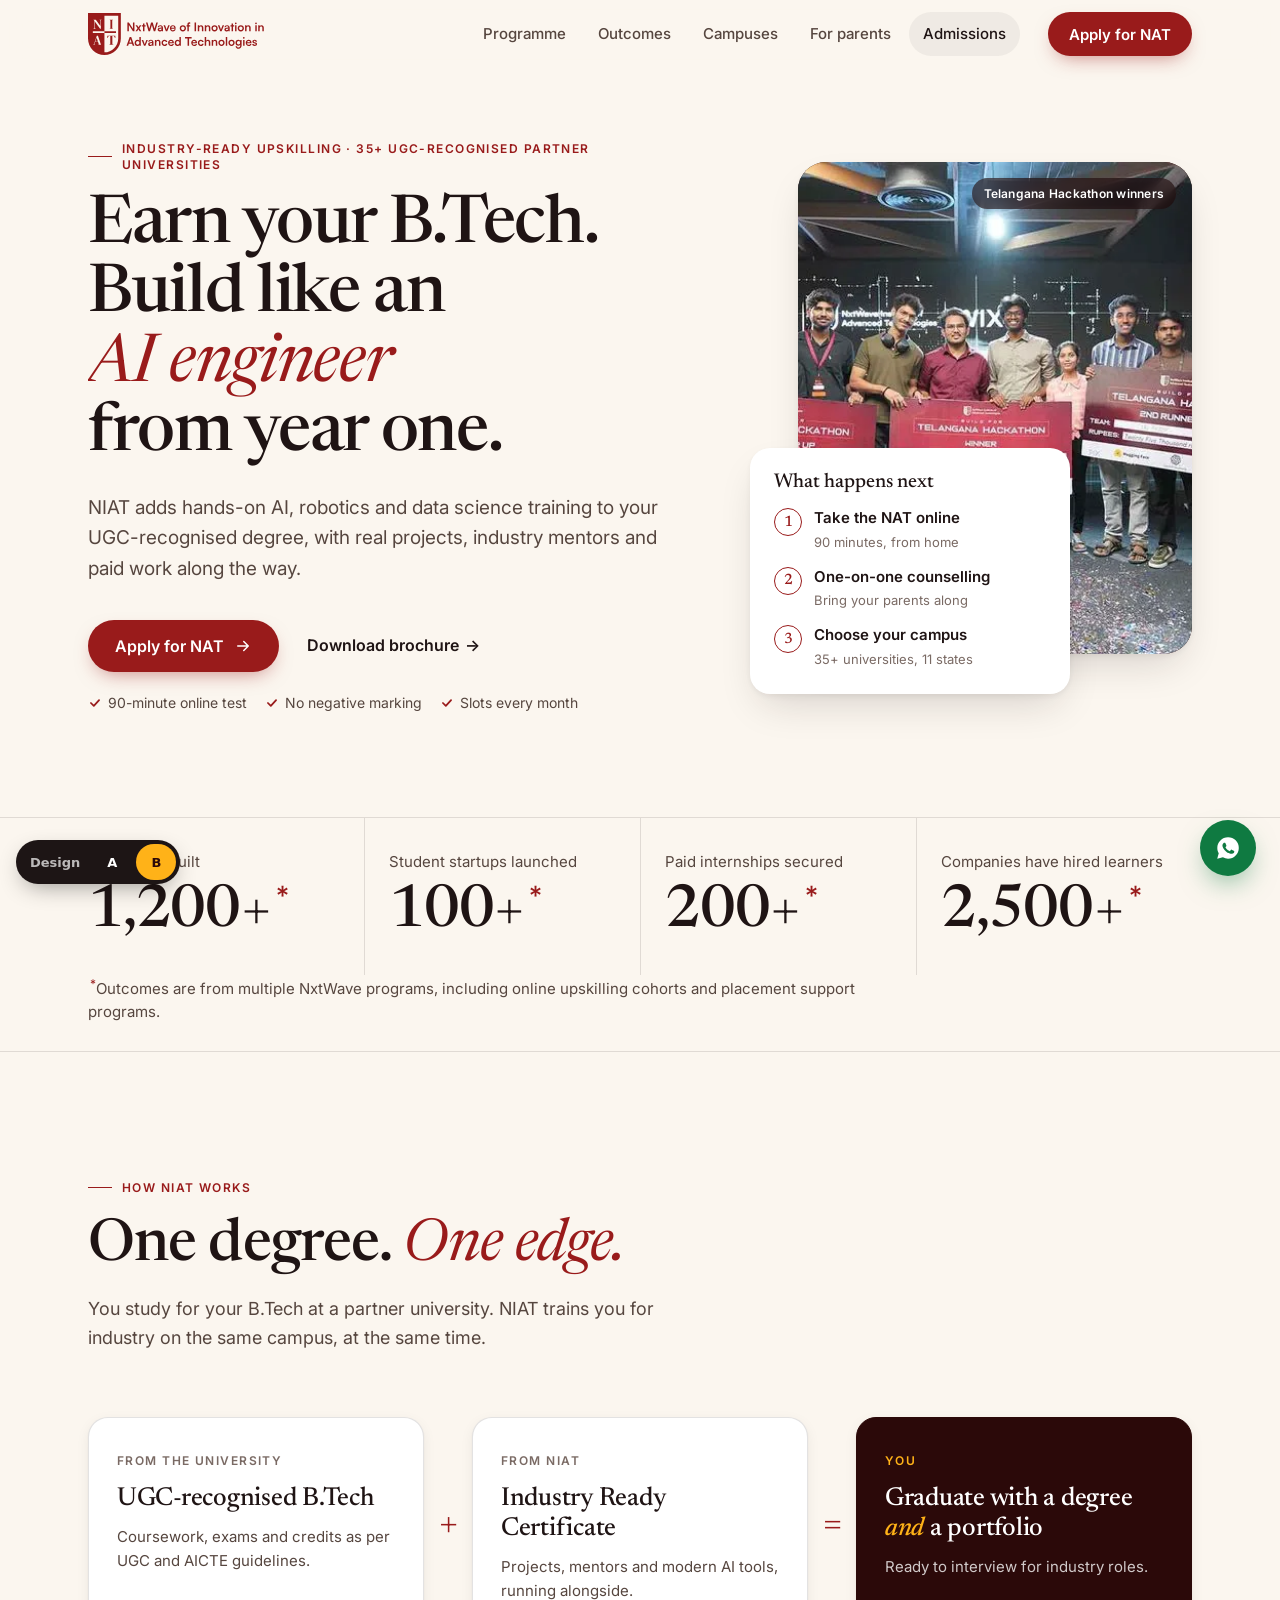
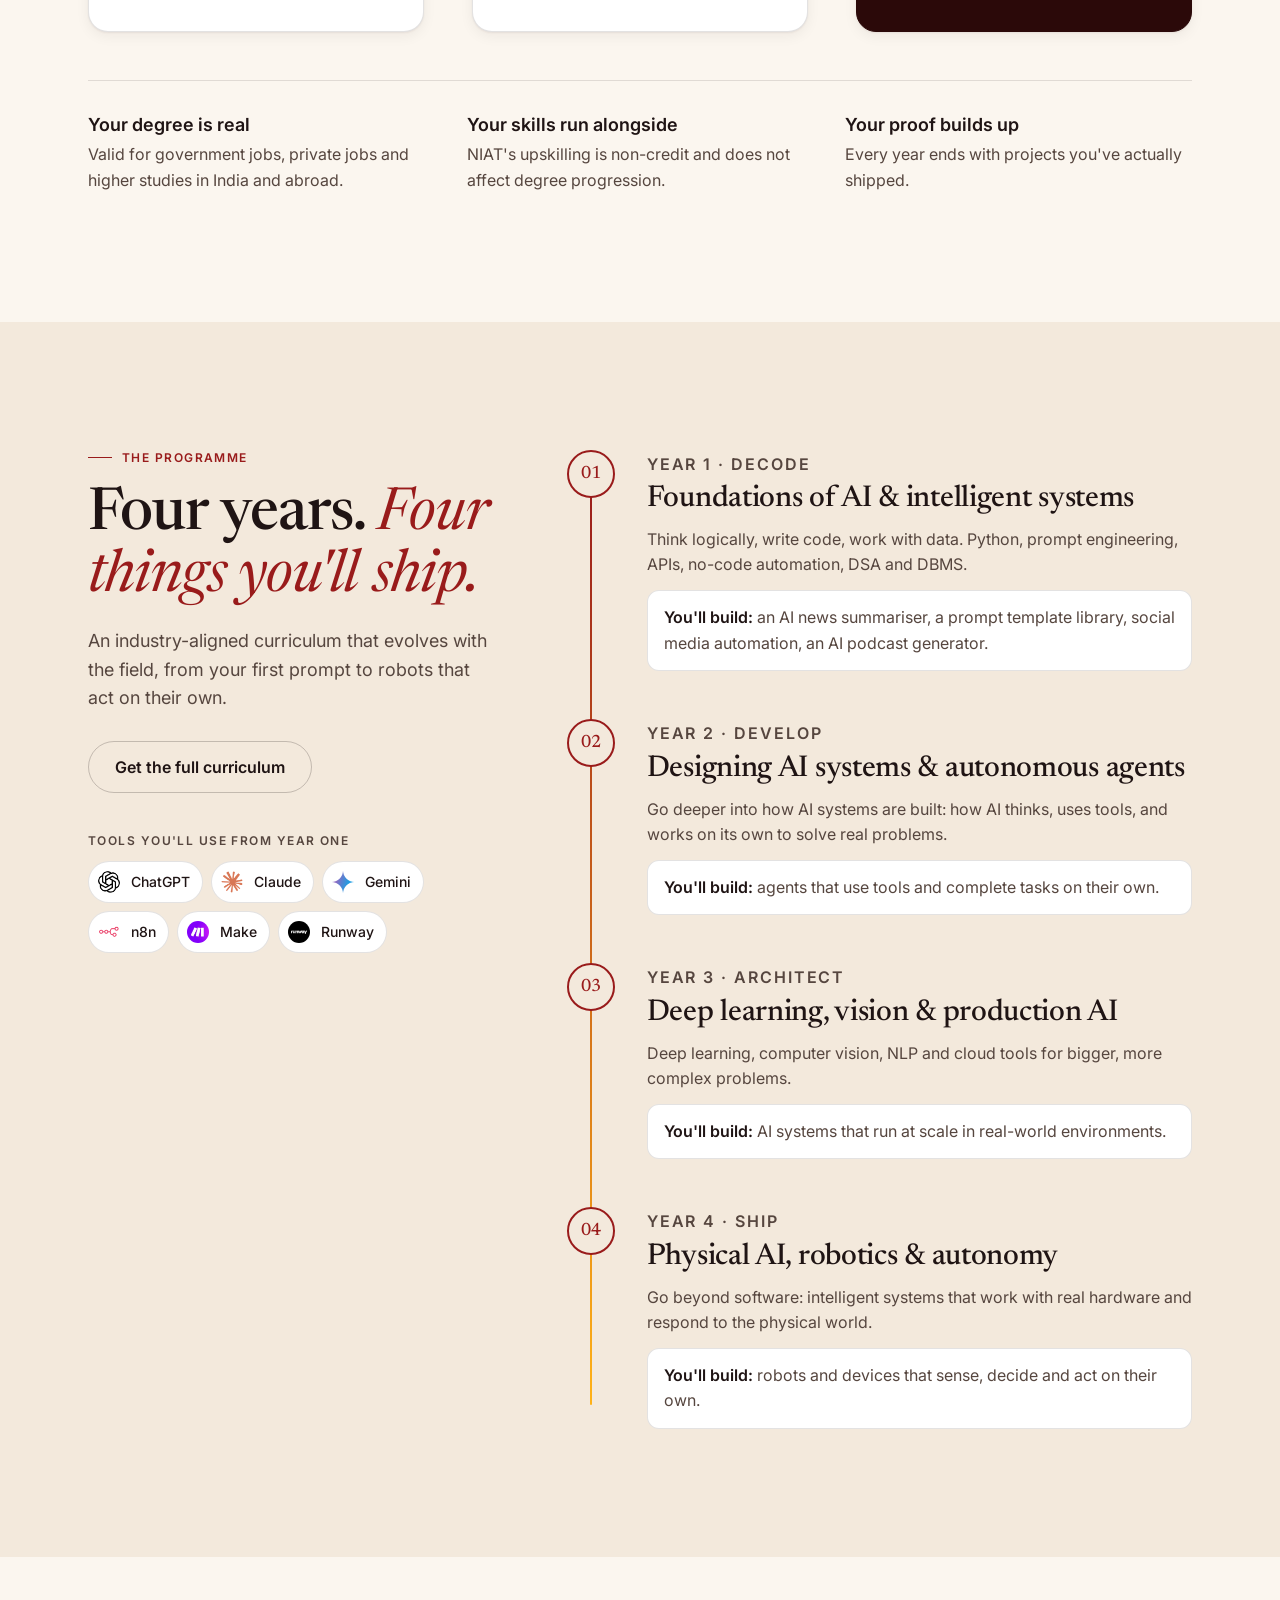
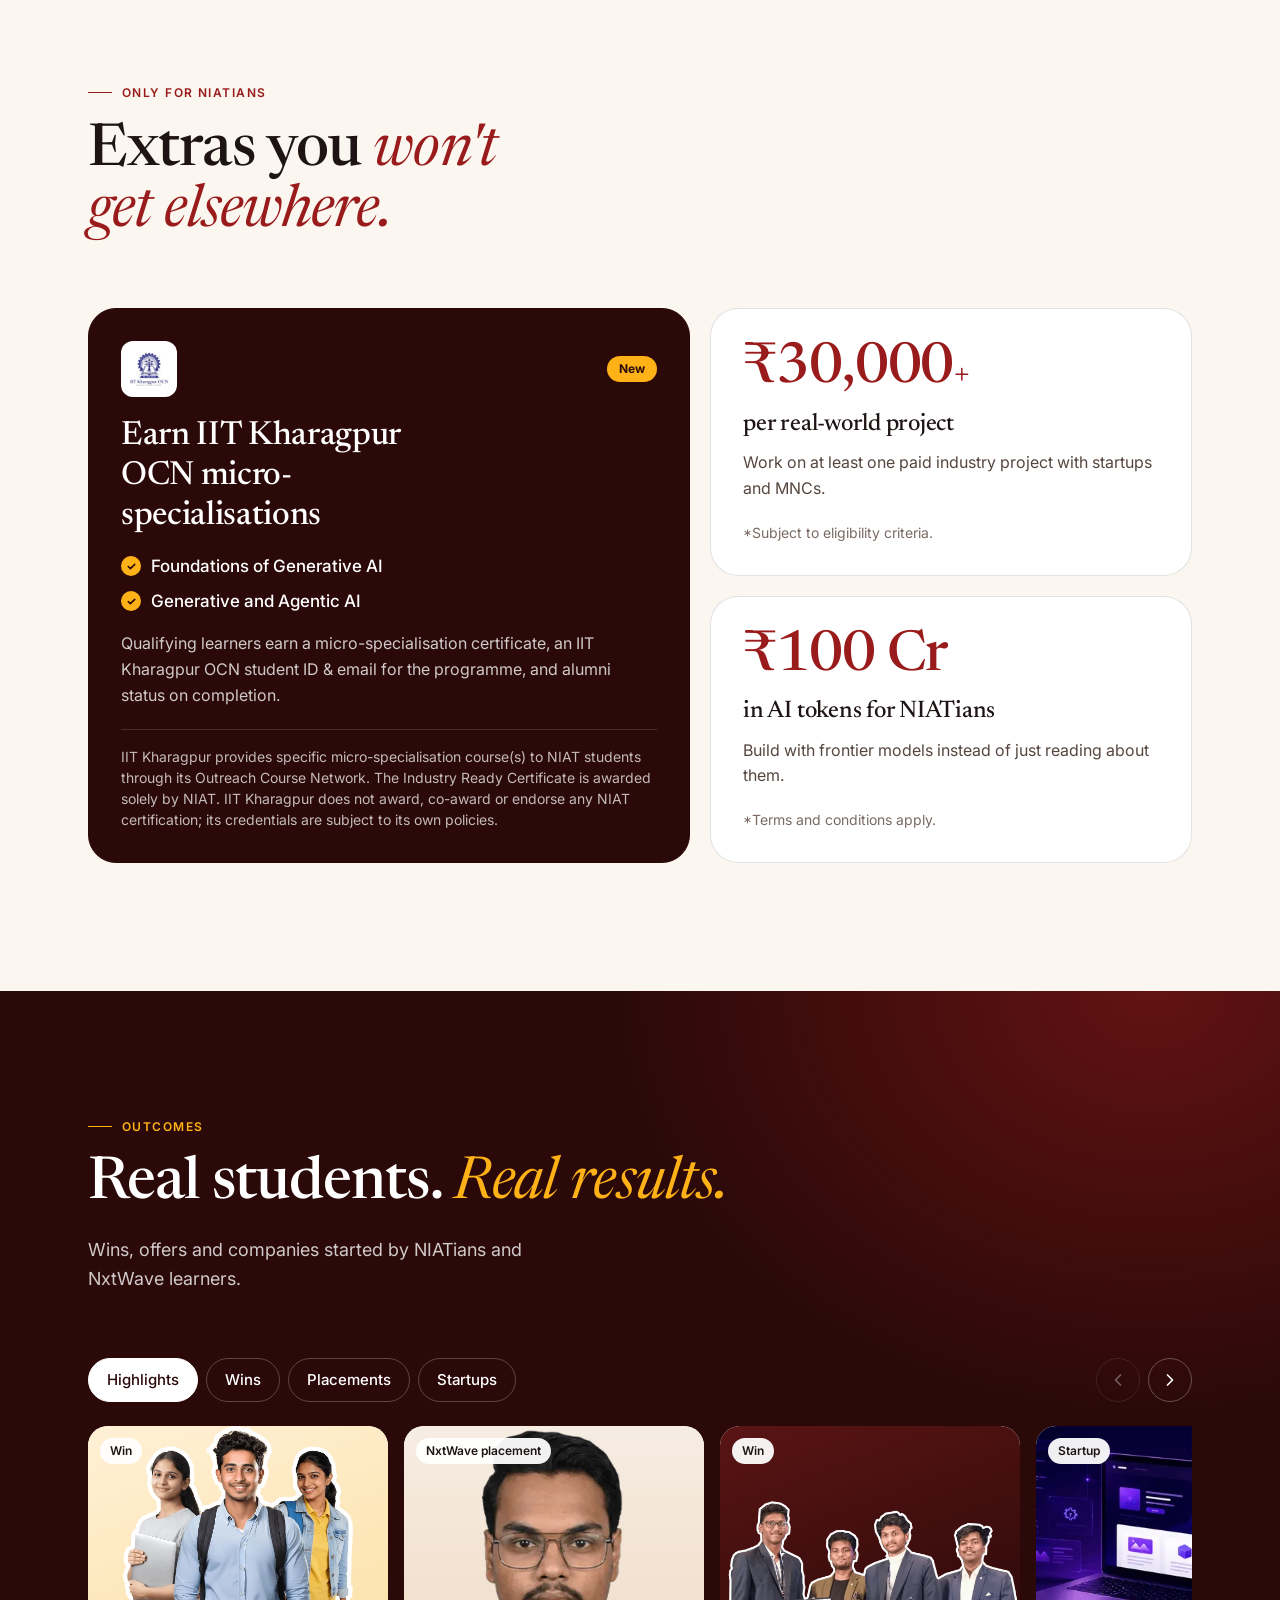
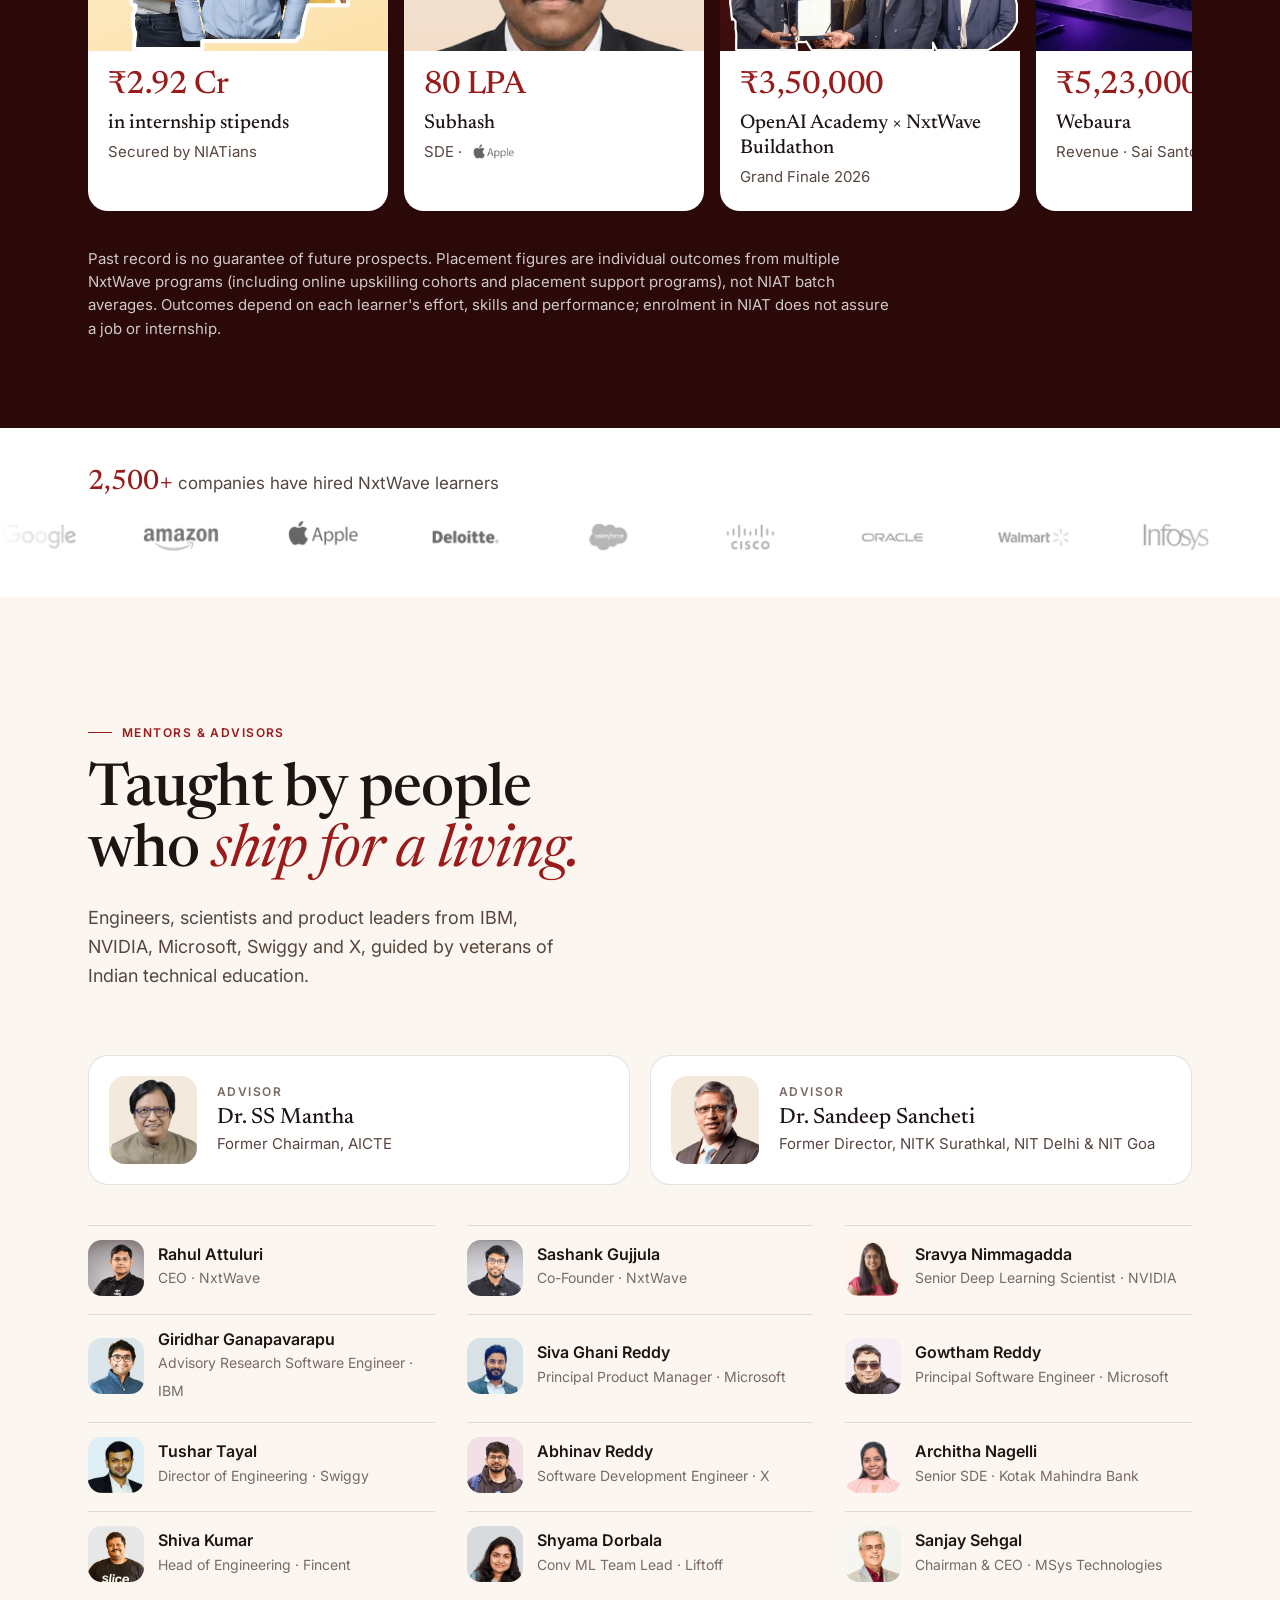
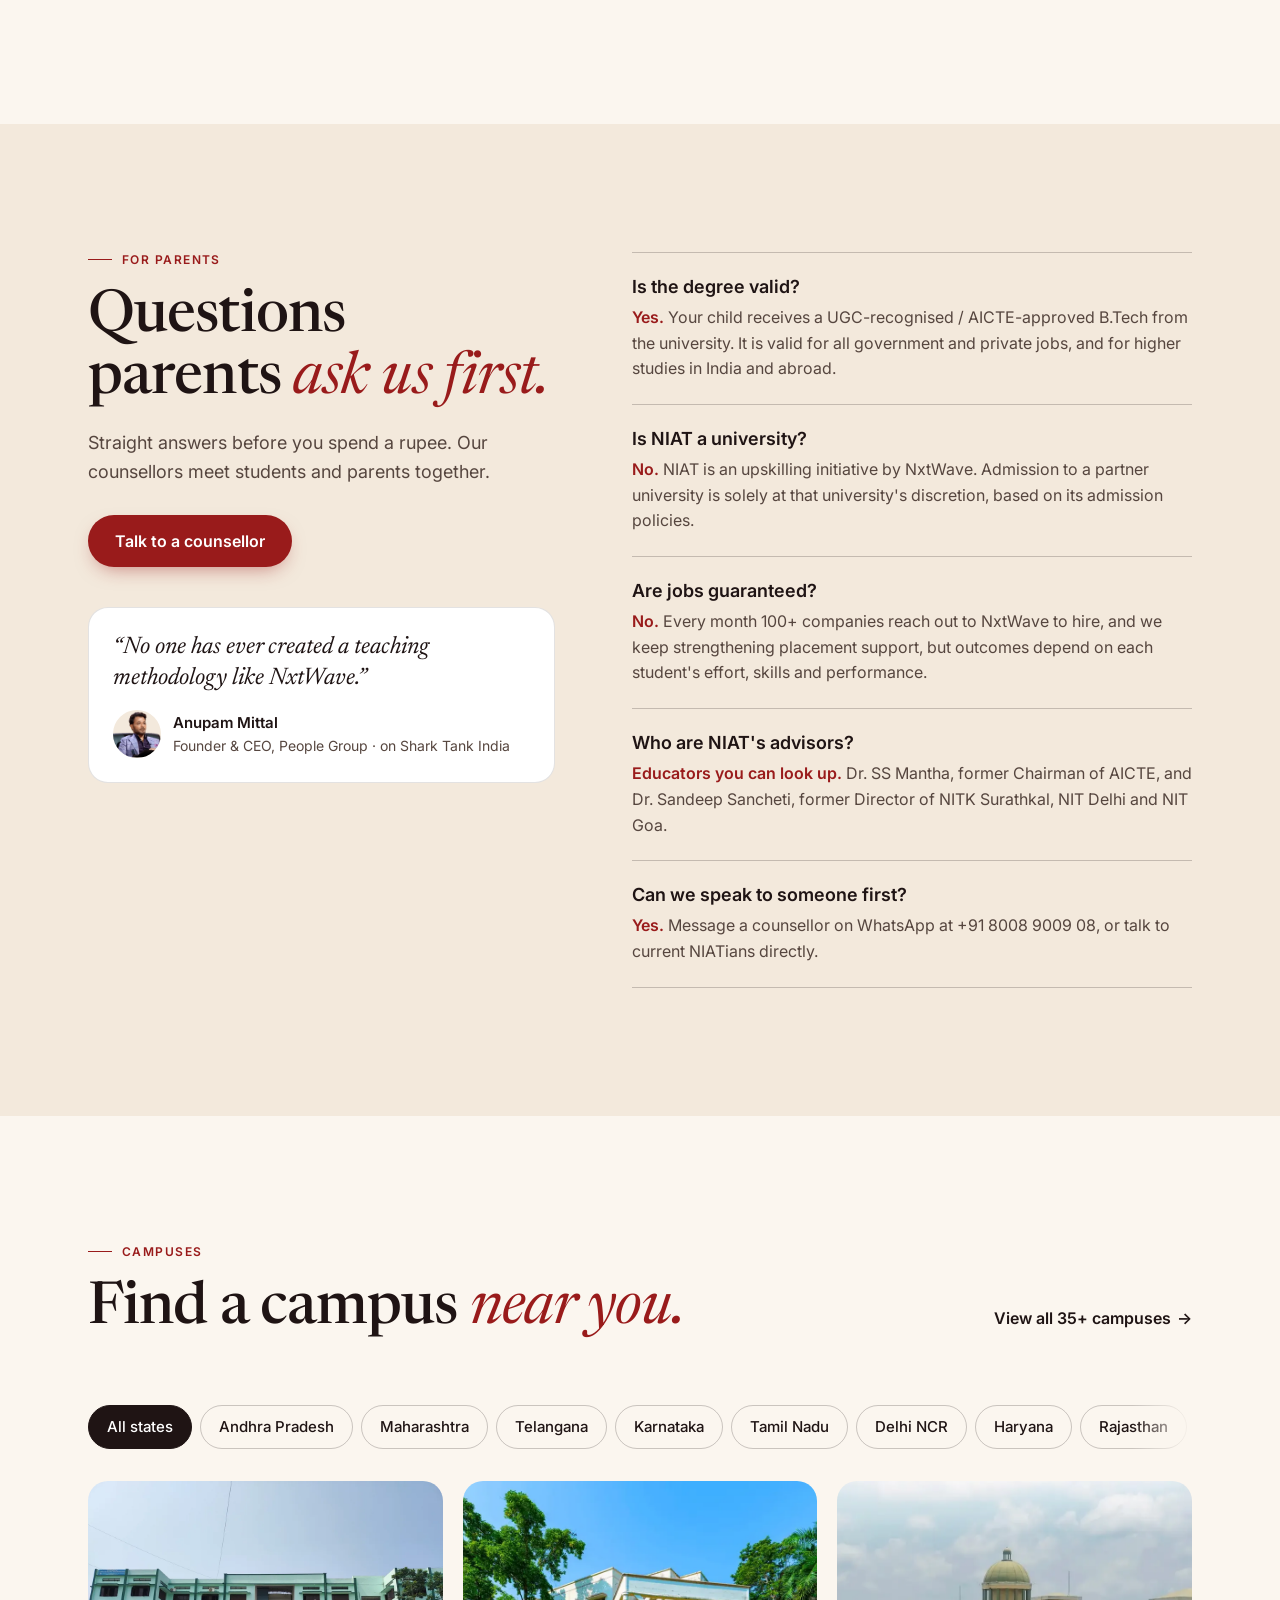
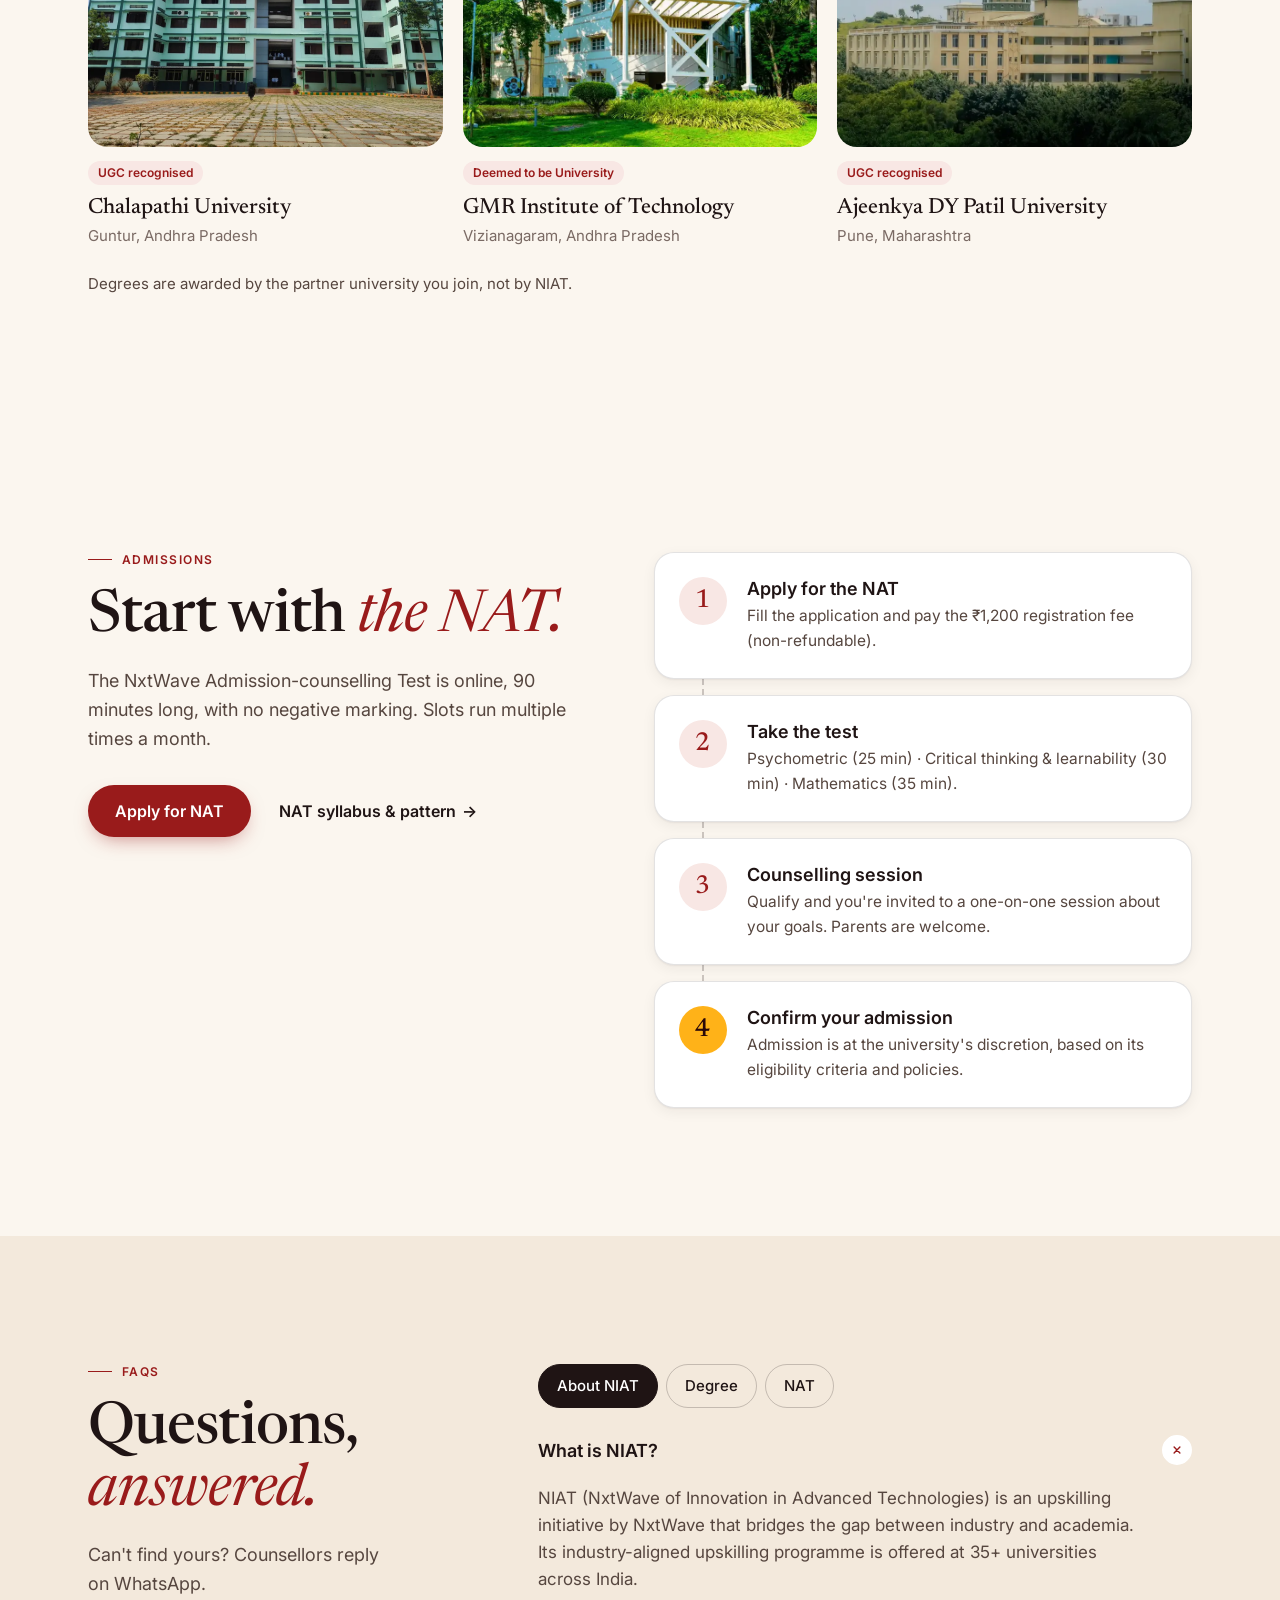
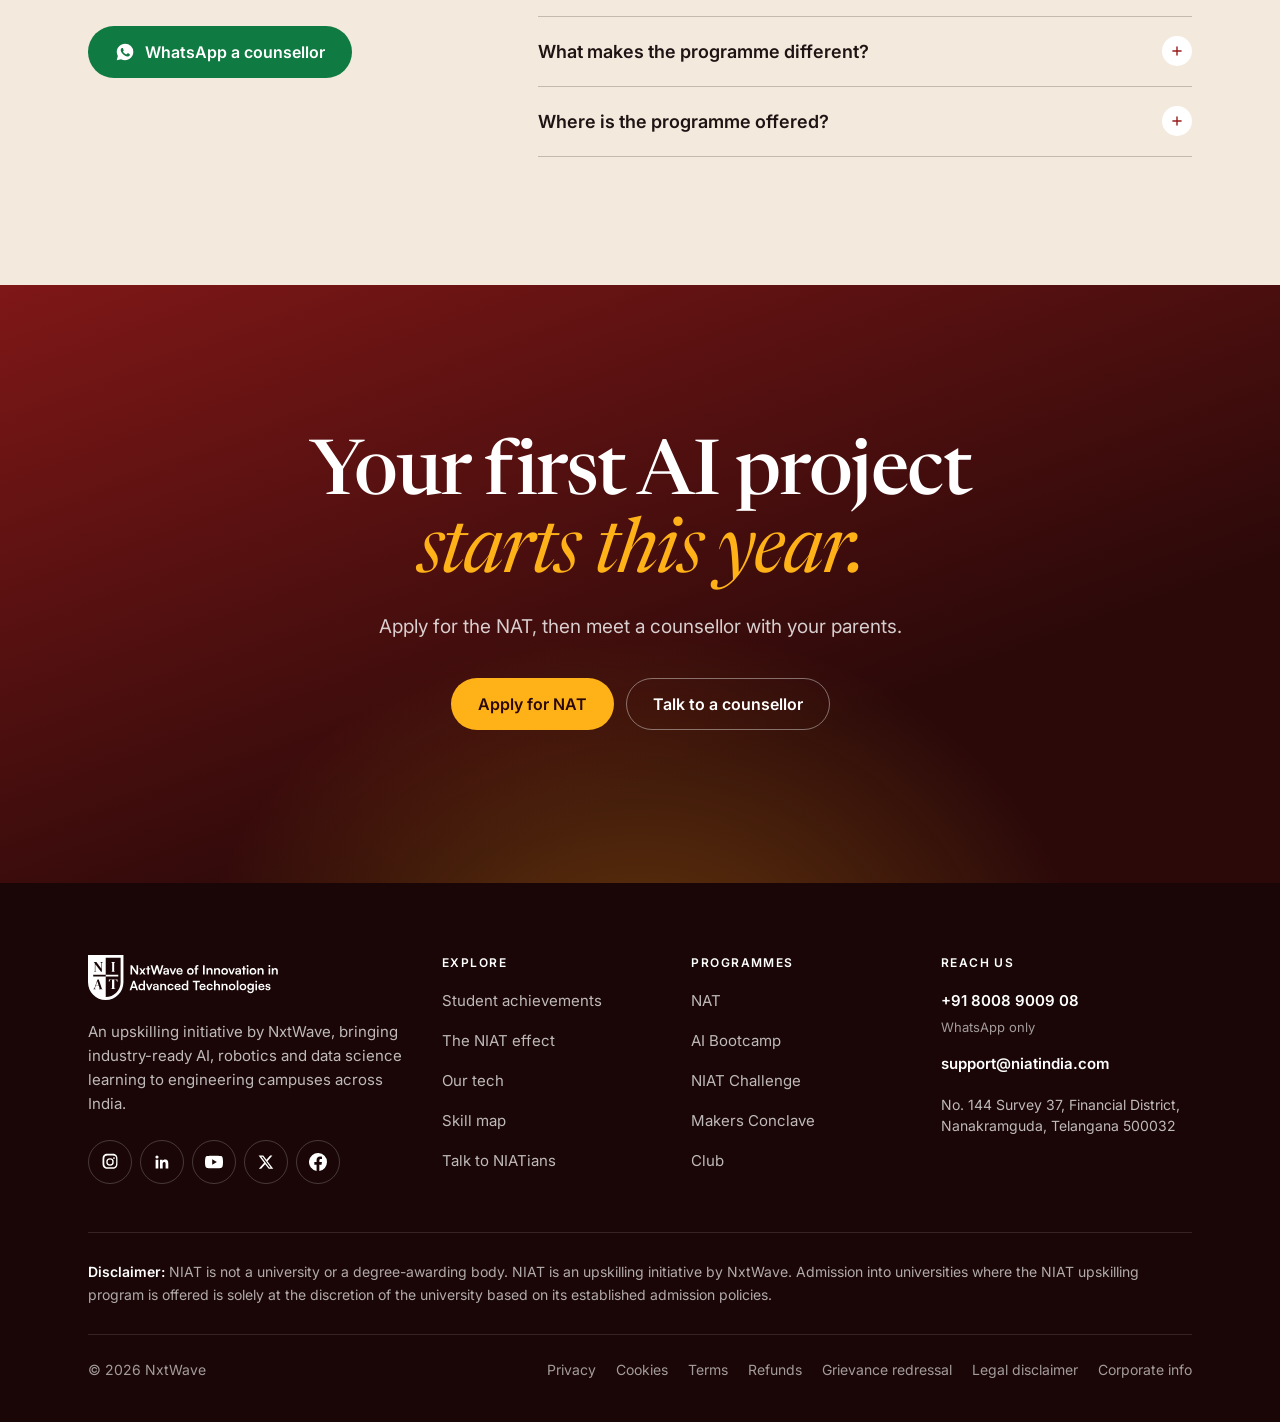
==== commit 1669a9bb: "Make both variations reachable on Vercel - Add an A | B design switcher to both pages - Add /a and /" ====
--- a/variation-b/index.html
+++ b/variation-b/index.html
@@ -7,17 +7,17 @@
   <meta name="description" content="Earn your UGC-recognised B.Tech at one of 35+ partner universities, with NIAT's hands-on upskilling in AI, robotics and data science alongside it. NIAT is an upskilling initiative by NxtWave." />
   <meta name="theme-color" content="#2B0909" />
   <link rel="canonical" href="https://www.niatindia.com/" />
-  <link rel="icon" href="../assets/img/favicon.svg" type="image/svg+xml" />
+  <link rel="icon" href="/assets/img/favicon.svg" type="image/svg+xml" />
   <meta property="og:type" content="website" />
   <meta property="og:title" content="NIAT | Earn your B.Tech. Build like an AI engineer from year one." />
   <meta property="og:description" content="Industry-ready AI, robotics and data science upskilling at 35+ UGC-recognised partner universities." />
-  <meta property="og:image" content="../assets/img/hero-hackathon.webp" />
+  <meta property="og:image" content="/assets/img/hero-hackathon.webp" />
 
   <link rel="preconnect" href="https://fonts.googleapis.com" />
   <link rel="preconnect" href="https://fonts.gstatic.com" crossorigin />
   <link rel="stylesheet" href="https://fonts.googleapis.com/css2?family=Inter:wght@400;500;600;700&family=Newsreader:ital,opsz,wght@0,6..72,400..600;1,6..72,400..500&display=swap" />
-  <link rel="preload" as="image" href="../assets/img/hero-hackathon.webp" fetchpriority="high" />
-  <link rel="stylesheet" href="styles.css" />
+  <link rel="preload" as="image" href="/assets/img/hero-hackathon.webp" fetchpriority="high" />
+  <link rel="stylesheet" href="/variation-b/styles.css" />
 
   <script type="application/ld+json">
   {
@@ -36,7 +36,7 @@
 
   <header class="hdr" data-header>
     <div class="container hdr__inner">
-      <a class="brand" href="#top" aria-label="NIAT home"><img src="../assets/img/logo.svg" alt="NIAT — NxtWave of Innovation in Advanced Technologies" width="176" height="42" /></a>
+      <a class="brand" href="#top" aria-label="NIAT home"><img src="/assets/img/logo.svg" alt="NIAT — NxtWave of Innovation in Advanced Technologies" width="176" height="42" /></a>
       <nav class="hdr-nav" aria-label="Primary">
         <a href="#programme">Programme</a>
         <a href="#outcomes">Outcomes</a>
@@ -82,7 +82,7 @@
 
         <div class="hero__visual">
           <figure class="hero-media hero-anim" style="--d:200ms">
-            <img class="hero-media__asset" src="../assets/img/hero-hackathon.webp" width="816" height="480" alt="NIATians holding prize cheques on stage at the Telangana Hackathon" fetchpriority="high" />
+            <img class="hero-media__asset" src="/assets/img/hero-hackathon.webp" width="816" height="480" alt="NIATians holding prize cheques on stage at the Telangana Hackathon" fetchpriority="high" />
             <figcaption>Telangana Hackathon winners</figcaption>
           </figure>
           <div class="next-card hero-anim" style="--d:560ms">
@@ -144,12 +144,12 @@
           <div class="tools">
             <p class="label">Tools you'll use from year one</p>
             <ul>
-              <li><img src="../assets/img/tool-openai.webp" alt="" width="28" height="28" loading="lazy" />ChatGPT</li>
-              <li><img src="../assets/img/tool-claude.webp" alt="" width="28" height="28" loading="lazy" />Claude</li>
-              <li><img src="../assets/img/tool-gemini.webp" alt="" width="28" height="28" loading="lazy" />Gemini</li>
-              <li><img src="../assets/img/tool-n8n.webp" alt="" width="28" height="28" loading="lazy" />n8n</li>
-              <li><img src="../assets/img/tool-make.webp" alt="" width="28" height="28" loading="lazy" />Make</li>
-              <li><img src="../assets/img/tool-runway.webp" alt="" width="28" height="28" loading="lazy" />Runway</li>
+              <li><img src="/assets/img/tool-openai.webp" alt="" width="28" height="28" loading="lazy" />ChatGPT</li>
+              <li><img src="/assets/img/tool-claude.webp" alt="" width="28" height="28" loading="lazy" />Claude</li>
+              <li><img src="/assets/img/tool-gemini.webp" alt="" width="28" height="28" loading="lazy" />Gemini</li>
+              <li><img src="/assets/img/tool-n8n.webp" alt="" width="28" height="28" loading="lazy" />n8n</li>
+              <li><img src="/assets/img/tool-make.webp" alt="" width="28" height="28" loading="lazy" />Make</li>
+              <li><img src="/assets/img/tool-runway.webp" alt="" width="28" height="28" loading="lazy" />Runway</li>
             </ul>
           </div>
         </div>
@@ -196,7 +196,7 @@
         <div class="extras__grid">
           <article class="extra extra--kgp" data-reveal>
             <div class="extra__top">
-              <img src="../assets/img/iitkgp-ocn.webp" alt="IIT Kharagpur Outreach Course Network" width="56" height="53" loading="lazy" />
+              <img src="/assets/img/iitkgp-ocn.webp" alt="IIT Kharagpur Outreach Course Network" width="56" height="53" loading="lazy" />
               <span class="pill">New</span>
             </div>
             <h3>Earn IIT Kharagpur OCN micro-specialisations</h3>
@@ -250,82 +250,82 @@
         <div id="rail-panel" role="tabpanel" aria-label="Student stories">
         <ul class="rail" id="rail" tabindex="0" aria-label="Student stories, scrollable" data-rail>
           <li class="story story--win" data-type="win" data-featured>
-            <div class="story__media story__media--warm"><img src="../assets/img/ach-stipends.webp" alt="NIATian interns" loading="lazy" /></div>
+            <div class="story__media story__media--warm"><img src="/assets/img/ach-stipends.webp" alt="NIATian interns" loading="lazy" /></div>
             <span class="story__tag">Win</span>
             <div class="story__body"><p class="story__fig">₹2.92 Cr</p><h3 class="story__title">in internship stipends</h3><p class="story__meta">Secured by NIATians</p></div>
           </li>
           <li class="story" data-type="placement" data-featured>
-            <div class="story__media"><img src="../assets/img/pl-subhash.webp" alt="Subhash" loading="lazy" /></div>
-            <span class="story__tag">NxtWave placement</span>
-            <div class="story__body"><p class="story__fig">80 LPA</p><h3 class="story__title">Subhash</h3><p class="story__meta">SDE · <img class="story__co" src="../assets/img/co-apple.webp" alt="Apple" loading="lazy" /></p></div>
+            <div class="story__media"><img src="/assets/img/pl-subhash.webp" alt="Subhash" loading="lazy" /></div>
+            <span class="story__tag">NxtWave placement</span>
+            <div class="story__body"><p class="story__fig">80 LPA</p><h3 class="story__title">Subhash</h3><p class="story__meta">SDE · <img class="story__co" src="/assets/img/co-apple.webp" alt="Apple" loading="lazy" /></p></div>
           </li>
           <li class="story story--win" data-type="win" data-featured>
-            <div class="story__media story__media--wine"><img src="../assets/img/ach-buildathon.webp" alt="Winning team at the OpenAI Academy × NxtWave Buildathon" loading="lazy" /></div>
+            <div class="story__media story__media--wine"><img src="/assets/img/ach-buildathon.webp" alt="Winning team at the OpenAI Academy × NxtWave Buildathon" loading="lazy" /></div>
             <span class="story__tag">Win</span>
             <div class="story__body"><p class="story__fig">₹3,50,000</p><h3 class="story__title">OpenAI Academy × NxtWave Buildathon</h3><p class="story__meta">Grand Finale 2026</p></div>
           </li>
           <li class="story" data-type="startup" data-featured>
-            <div class="story__media"><img src="../assets/img/st-webaura.webp" alt="" loading="lazy" /></div>
+            <div class="story__media"><img src="/assets/img/st-webaura.webp" alt="" loading="lazy" /></div>
             <span class="story__tag">Startup</span>
             <div class="story__body"><p class="story__fig">₹5,23,000</p><h3 class="story__title">Webaura</h3><p class="story__meta">Revenue · Sai Santosh, Rohith</p></div>
           </li>
           <li class="story" data-type="placement" data-featured>
-            <div class="story__media"><img src="../assets/img/pl-naina.webp" alt="Naina" loading="lazy" /></div>
-            <span class="story__tag">NxtWave placement</span>
-            <div class="story__body"><p class="story__fig">28 LPA</p><h3 class="story__title">Naina</h3><p class="story__meta">Analyst, Data Engineer AI Dev · <img class="story__co" src="../assets/img/co-blackrock.webp" alt="BlackRock" loading="lazy" /></p></div>
+            <div class="story__media"><img src="/assets/img/pl-naina.webp" alt="Naina" loading="lazy" /></div>
+            <span class="story__tag">NxtWave placement</span>
+            <div class="story__body"><p class="story__fig">28 LPA</p><h3 class="story__title">Naina</h3><p class="story__meta">Analyst, Data Engineer AI Dev · <img class="story__co" src="/assets/img/co-blackrock.webp" alt="BlackRock" loading="lazy" /></p></div>
           </li>
           <li class="story story--win" data-type="win" data-featured>
-            <div class="story__media story__media--rose"><img src="../assets/img/ach-bizhack.webp" alt="Bizhack Challenge winner" loading="lazy" /></div>
+            <div class="story__media story__media--rose"><img src="/assets/img/ach-bizhack.webp" alt="Bizhack Challenge winner" loading="lazy" /></div>
             <span class="story__tag">Win</span>
             <div class="story__body"><p class="story__fig">₹1 lakh</p><h3 class="story__title">National Bizhack Challenge</h3><p class="story__meta">Prize won by a NIATian</p></div>
           </li>
           <li class="story" data-type="startup" data-featured>
-            <div class="story__media"><img src="../assets/img/st-innfill.webp" alt="" loading="lazy" /></div>
+            <div class="story__media"><img src="/assets/img/st-innfill.webp" alt="" loading="lazy" /></div>
             <span class="story__tag">Startup</span>
             <div class="story__body"><p class="story__fig">1,000+ users</p><h3 class="story__title">Innfill</h3><p class="story__meta">100% bootstrapped · Vishwaksena</p></div>
           </li>
           <li class="story" data-type="placement" data-featured>
-            <div class="story__media"><img src="../assets/img/pl-ritesh.webp" alt="Ritesh Baviskar" loading="lazy" /></div>
-            <span class="story__tag">NxtWave placement</span>
-            <div class="story__body"><p class="story__fig">35 LPA</p><h3 class="story__title">Ritesh Baviskar</h3><p class="story__meta">AI Engineer · <img class="story__co" src="../assets/img/co-fractal.webp" alt="Fractal" loading="lazy" /></p></div>
+            <div class="story__media"><img src="/assets/img/pl-ritesh.webp" alt="Ritesh Baviskar" loading="lazy" /></div>
+            <span class="story__tag">NxtWave placement</span>
+            <div class="story__body"><p class="story__fig">35 LPA</p><h3 class="story__title">Ritesh Baviskar</h3><p class="story__meta">AI Engineer · <img class="story__co" src="/assets/img/co-fractal.webp" alt="Fractal" loading="lazy" /></p></div>
           </li>
           <li class="story" data-type="placement">
-            <div class="story__media"><img src="../assets/img/pl-mohith.webp" alt="D. Mohith Reddy" loading="lazy" /></div>
-            <span class="story__tag">NxtWave placement</span>
-            <div class="story__body"><p class="story__fig">57 LPA</p><h3 class="story__title">D. Mohith Reddy</h3><p class="story__meta">SDE 1 · <img class="story__co" src="../assets/img/co-meesho.webp" alt="Meesho" loading="lazy" /></p></div>
+            <div class="story__media"><img src="/assets/img/pl-mohith.webp" alt="D. Mohith Reddy" loading="lazy" /></div>
+            <span class="story__tag">NxtWave placement</span>
+            <div class="story__body"><p class="story__fig">57 LPA</p><h3 class="story__title">D. Mohith Reddy</h3><p class="story__meta">SDE 1 · <img class="story__co" src="/assets/img/co-meesho.webp" alt="Meesho" loading="lazy" /></p></div>
           </li>
           <li class="story" data-type="placement">
-            <div class="story__media"><img src="../assets/img/pl-atul.webp" alt="Atul" loading="lazy" /></div>
-            <span class="story__tag">NxtWave placement</span>
-            <div class="story__body"><p class="story__fig">25 LPA</p><h3 class="story__title">Atul</h3><p class="story__meta">SWE · <img class="story__co" src="../assets/img/co-paytm.webp" alt="Paytm" loading="lazy" /></p></div>
+            <div class="story__media"><img src="/assets/img/pl-atul.webp" alt="Atul" loading="lazy" /></div>
+            <span class="story__tag">NxtWave placement</span>
+            <div class="story__body"><p class="story__fig">25 LPA</p><h3 class="story__title">Atul</h3><p class="story__meta">SWE · <img class="story__co" src="/assets/img/co-paytm.webp" alt="Paytm" loading="lazy" /></p></div>
           </li>
           <li class="story" data-type="placement">
-            <div class="story__media"><img src="../assets/img/pl-sunil.webp" alt="Sunil" loading="lazy" /></div>
-            <span class="story__tag">NxtWave placement</span>
-            <div class="story__body"><p class="story__fig">18 LPA</p><h3 class="story__title">Sunil</h3><p class="story__meta">SDE · <img class="story__co" src="../assets/img/co-icici.webp" alt="ICICI Bank" loading="lazy" /></p></div>
+            <div class="story__media"><img src="/assets/img/pl-sunil.webp" alt="Sunil" loading="lazy" /></div>
+            <span class="story__tag">NxtWave placement</span>
+            <div class="story__body"><p class="story__fig">18 LPA</p><h3 class="story__title">Sunil</h3><p class="story__meta">SDE · <img class="story__co" src="/assets/img/co-icici.webp" alt="ICICI Bank" loading="lazy" /></p></div>
           </li>
           <li class="story" data-type="placement">
-            <div class="story__media"><img src="../assets/img/pl-sandeep.webp" alt="Sandeep Kumar" loading="lazy" /></div>
-            <span class="story__tag">NxtWave placement</span>
-            <div class="story__body"><p class="story__fig">12 LPA</p><h3 class="story__title">Sandeep Kumar</h3><p class="story__meta">Data Scientist · <img class="story__co" src="../assets/img/co-virtusa.webp" alt="Virtusa" loading="lazy" /></p></div>
+            <div class="story__media"><img src="/assets/img/pl-sandeep.webp" alt="Sandeep Kumar" loading="lazy" /></div>
+            <span class="story__tag">NxtWave placement</span>
+            <div class="story__body"><p class="story__fig">12 LPA</p><h3 class="story__title">Sandeep Kumar</h3><p class="story__meta">Data Scientist · <img class="story__co" src="/assets/img/co-virtusa.webp" alt="Virtusa" loading="lazy" /></p></div>
           </li>
           <li class="story" data-type="startup">
-            <div class="story__media"><img src="../assets/img/st-chalo.webp" alt="" loading="lazy" /></div>
+            <div class="story__media"><img src="/assets/img/st-chalo.webp" alt="" loading="lazy" /></div>
             <span class="story__tag">Startup</span>
             <div class="story__body"><p class="story__fig">₹48,000</p><h3 class="story__title">Chalo Bharath</h3><p class="story__meta">First pitch, deal closed · Gutha Sonika &amp; team</p></div>
           </li>
           <li class="story" data-type="startup">
-            <div class="story__media"><img src="../assets/img/st-lmih.webp" alt="" loading="lazy" /></div>
+            <div class="story__media"><img src="/assets/img/st-lmih.webp" alt="" loading="lazy" /></div>
             <span class="story__tag">Startup</span>
             <div class="story__body"><p class="story__fig">₹1.95 L</p><h3 class="story__title">Let Make It Happen</h3><p class="story__meta">3 clients closed · Timma Suresh &amp; team</p></div>
           </li>
           <li class="story" data-type="startup">
-            <div class="story__media"><img src="../assets/img/st-nyronix.webp" alt="" loading="lazy" /></div>
+            <div class="story__media"><img src="/assets/img/st-nyronix.webp" alt="" loading="lazy" /></div>
             <span class="story__tag">Startup</span>
             <div class="story__body"><p class="story__fig">~₹50,000</p><h3 class="story__title">Nyronix</h3><p class="story__meta">Trade profit · Teja Vardhan &amp; team</p></div>
           </li>
           <li class="story" data-type="startup">
-            <div class="story__media"><img src="../assets/img/st-growify.webp" alt="" loading="lazy" /></div>
+            <div class="story__media"><img src="/assets/img/st-growify.webp" alt="" loading="lazy" /></div>
             <span class="story__tag">Startup</span>
             <div class="story__body"><p class="story__fig">₹1 L</p><h3 class="story__title">Growify AI</h3><p class="story__meta">Automation growth · Sachin Keerthi Vasu</p></div>
           </li>
@@ -338,7 +338,7 @@
         <p class="container logos__head"><strong data-count="2500">2,500</strong><strong>+</strong> companies have hired NxtWave learners</p>
         <div class="marquee" data-marquee>
           <div class="marquee__track">
-            <img src="../assets/img/rec-082.webp" alt="Google" loading="lazy" /><img src="../assets/img/rec-091.webp" alt="Amazon" loading="lazy" /><img src="../assets/img/rec-107.webp" alt="Apple" loading="lazy" /><img src="../assets/img/rec-084.webp" alt="Deloitte" loading="lazy" /><img src="../assets/img/rec-102.webp" alt="Salesforce" loading="lazy" /><img src="../assets/img/rec-122.webp" alt="Cisco" loading="lazy" /><img src="../assets/img/rec-132.webp" alt="Oracle" loading="lazy" /><img src="../assets/img/rec-131.webp" alt="Walmart" loading="lazy" /><img src="../assets/img/rec-078.webp" alt="Infosys" loading="lazy" /><img src="../assets/img/rec-094.webp" alt="TCS" loading="lazy" /><img src="../assets/img/rec-089.webp" alt="Swiggy" loading="lazy" /><img src="../assets/img/rec-116.webp" alt="PwC" loading="lazy" /><img src="../assets/img/rec-118.webp" alt="HSBC" loading="lazy" /><img src="../assets/img/rec-125.webp" alt="Shopify" loading="lazy" /><img src="../assets/img/rec-128.webp" alt="Siemens" loading="lazy" /><img src="../assets/img/rec-130.webp" alt="Synopsys" loading="lazy" /><img src="../assets/img/rec-126.webp" alt="HCLTech" loading="lazy" /><img src="../assets/img/rec-114.webp" alt="Capgemini" loading="lazy" />
+            <img src="/assets/img/rec-082.webp" alt="Google" loading="lazy" /><img src="/assets/img/rec-091.webp" alt="Amazon" loading="lazy" /><img src="/assets/img/rec-107.webp" alt="Apple" loading="lazy" /><img src="/assets/img/rec-084.webp" alt="Deloitte" loading="lazy" /><img src="/assets/img/rec-102.webp" alt="Salesforce" loading="lazy" /><img src="/assets/img/rec-122.webp" alt="Cisco" loading="lazy" /><img src="/assets/img/rec-132.webp" alt="Oracle" loading="lazy" /><img src="/assets/img/rec-131.webp" alt="Walmart" loading="lazy" /><img src="/assets/img/rec-078.webp" alt="Infosys" loading="lazy" /><img src="/assets/img/rec-094.webp" alt="TCS" loading="lazy" /><img src="/assets/img/rec-089.webp" alt="Swiggy" loading="lazy" /><img src="/assets/img/rec-116.webp" alt="PwC" loading="lazy" /><img src="/assets/img/rec-118.webp" alt="HSBC" loading="lazy" /><img src="/assets/img/rec-125.webp" alt="Shopify" loading="lazy" /><img src="/assets/img/rec-128.webp" alt="Siemens" loading="lazy" /><img src="/assets/img/rec-130.webp" alt="Synopsys" loading="lazy" /><img src="/assets/img/rec-126.webp" alt="HCLTech" loading="lazy" /><img src="/assets/img/rec-114.webp" alt="Capgemini" loading="lazy" />
           </div>
         </div>
       </div>
@@ -355,22 +355,22 @@
           <p class="s-lede">Engineers, scientists and product leaders from IBM, NVIDIA, Microsoft, Swiggy and X, guided by veterans of Indian technical education.</p>
         </header>
         <div class="advisors">
-          <article class="advisor" data-reveal><img src="../assets/img/adv-mantha.webp" alt="" width="88" height="88" loading="lazy" /><div><p class="label">Advisor</p><h3>Dr. SS Mantha</h3><p>Former Chairman, AICTE</p></div></article>
-          <article class="advisor" data-reveal><img src="../assets/img/adv-sancheti.webp" alt="" width="88" height="88" loading="lazy" /><div><p class="label">Advisor</p><h3>Dr. Sandeep Sancheti</h3><p>Former Director, NITK Surathkal, NIT Delhi &amp; NIT Goa</p></div></article>
+          <article class="advisor" data-reveal><img src="/assets/img/adv-mantha.webp" alt="" width="88" height="88" loading="lazy" /><div><p class="label">Advisor</p><h3>Dr. SS Mantha</h3><p>Former Chairman, AICTE</p></div></article>
+          <article class="advisor" data-reveal><img src="/assets/img/adv-sancheti.webp" alt="" width="88" height="88" loading="lazy" /><div><p class="label">Advisor</p><h3>Dr. Sandeep Sancheti</h3><p>Former Director, NITK Surathkal, NIT Delhi &amp; NIT Goa</p></div></article>
         </div>
         <ul class="mentor-list" data-reveal>
-          <li><img src="../assets/img/m-rahul.webp" alt="" width="56" height="56" loading="lazy" /><div><strong>Rahul Attuluri</strong><span>CEO · NxtWave</span></div></li>
-          <li><img src="../assets/img/m-sashank.webp" alt="" width="56" height="56" loading="lazy" /><div><strong>Sashank Gujjula</strong><span>Co-Founder · NxtWave</span></div></li>
-          <li><img src="../assets/img/m-sravya.webp" alt="" width="56" height="56" loading="lazy" /><div><strong>Sravya Nimmagadda</strong><span>Senior Deep Learning Scientist · NVIDIA</span></div></li>
-          <li><img src="../assets/img/m-giridhar.webp" alt="" width="56" height="56" loading="lazy" /><div><strong>Giridhar Ganapavarapu</strong><span>Advisory Research Software Engineer · IBM</span></div></li>
-          <li><img src="../assets/img/m-sivaghani.webp" alt="" width="56" height="56" loading="lazy" /><div><strong>Siva Ghani Reddy</strong><span>Principal Product Manager · Microsoft</span></div></li>
-          <li><img src="../assets/img/m-gowtham.webp" alt="" width="56" height="56" loading="lazy" /><div><strong>Gowtham Reddy</strong><span>Principal Software Engineer · Microsoft</span></div></li>
-          <li><img src="../assets/img/m-tushar.webp" alt="" width="56" height="56" loading="lazy" /><div><strong>Tushar Tayal</strong><span>Director of Engineering · Swiggy</span></div></li>
-          <li><img src="../assets/img/m-abhinav.webp" alt="" width="56" height="56" loading="lazy" /><div><strong>Abhinav Reddy</strong><span>Software Development Engineer · X</span></div></li>
-          <li><img src="../assets/img/m-architha.webp" alt="" width="56" height="56" loading="lazy" /><div><strong>Architha Nagelli</strong><span>Senior SDE · Kotak Mahindra Bank</span></div></li>
-          <li><img src="../assets/img/m-shiva.webp" alt="" width="56" height="56" loading="lazy" /><div><strong>Shiva Kumar</strong><span>Head of Engineering · Fincent</span></div></li>
-          <li><img src="../assets/img/m-shyama.webp" alt="" width="56" height="56" loading="lazy" /><div><strong>Shyama Dorbala</strong><span>Conv ML Team Lead · Liftoff</span></div></li>
-          <li><img src="../assets/img/m-sanjay.webp" alt="" width="56" height="56" loading="lazy" /><div><strong>Sanjay Sehgal</strong><span>Chairman &amp; CEO · MSys Technologies</span></div></li>
+          <li><img src="/assets/img/m-rahul.webp" alt="" width="56" height="56" loading="lazy" /><div><strong>Rahul Attuluri</strong><span>CEO · NxtWave</span></div></li>
+          <li><img src="/assets/img/m-sashank.webp" alt="" width="56" height="56" loading="lazy" /><div><strong>Sashank Gujjula</strong><span>Co-Founder · NxtWave</span></div></li>
+          <li><img src="/assets/img/m-sravya.webp" alt="" width="56" height="56" loading="lazy" /><div><strong>Sravya Nimmagadda</strong><span>Senior Deep Learning Scientist · NVIDIA</span></div></li>
+          <li><img src="/assets/img/m-giridhar.webp" alt="" width="56" height="56" loading="lazy" /><div><strong>Giridhar Ganapavarapu</strong><span>Advisory Research Software Engineer · IBM</span></div></li>
+          <li><img src="/assets/img/m-sivaghani.webp" alt="" width="56" height="56" loading="lazy" /><div><strong>Siva Ghani Reddy</strong><span>Principal Product Manager · Microsoft</span></div></li>
+          <li><img src="/assets/img/m-gowtham.webp" alt="" width="56" height="56" loading="lazy" /><div><strong>Gowtham Reddy</strong><span>Principal Software Engineer · Microsoft</span></div></li>
+          <li><img src="/assets/img/m-tushar.webp" alt="" width="56" height="56" loading="lazy" /><div><strong>Tushar Tayal</strong><span>Director of Engineering · Swiggy</span></div></li>
+          <li><img src="/assets/img/m-abhinav.webp" alt="" width="56" height="56" loading="lazy" /><div><strong>Abhinav Reddy</strong><span>Software Development Engineer · X</span></div></li>
+          <li><img src="/assets/img/m-architha.webp" alt="" width="56" height="56" loading="lazy" /><div><strong>Architha Nagelli</strong><span>Senior SDE · Kotak Mahindra Bank</span></div></li>
+          <li><img src="/assets/img/m-shiva.webp" alt="" width="56" height="56" loading="lazy" /><div><strong>Shiva Kumar</strong><span>Head of Engineering · Fincent</span></div></li>
+          <li><img src="/assets/img/m-shyama.webp" alt="" width="56" height="56" loading="lazy" /><div><strong>Shyama Dorbala</strong><span>Conv ML Team Lead · Liftoff</span></div></li>
+          <li><img src="/assets/img/m-sanjay.webp" alt="" width="56" height="56" loading="lazy" /><div><strong>Sanjay Sehgal</strong><span>Chairman &amp; CEO · MSys Technologies</span></div></li>
         </ul>
       </div>
     </section>
@@ -385,7 +385,7 @@
           <a class="btn btn--primary" href="https://api.whatsapp.com/send?phone=918008900908&amp;text=Hi%2C%20I%27m%20a%20parent%20and%20would%20like%20to%20know%20more%20about%20NIAT">Talk to a counsellor</a>
           <figure class="quote">
             <blockquote>“No one has ever created a teaching methodology like NxtWave.”</blockquote>
-            <figcaption><img src="../assets/img/anupam.webp" alt="" width="48" height="48" loading="lazy" /><span><strong>Anupam Mittal</strong>Founder &amp; CEO, People Group · on Shark Tank India</span></figcaption>
+            <figcaption><img src="/assets/img/anupam.webp" alt="" width="48" height="48" loading="lazy" /><span><strong>Anupam Mittal</strong>Founder &amp; CEO, People Group · on Shark Tank India</span></figcaption>
           </figure>
         </div>
         <dl class="qa" data-reveal>
@@ -424,9 +424,9 @@
         </div>
         <div id="campus-grid" role="tabpanel" aria-live="polite">
           <ul class="campus-grid">
-            <li data-state="ap"><a class="campus" href="https://www.niatindia.com/campus/niat-guntur-chalapathi-university"><img src="../assets/img/campus-1.webp" alt="Chalapathi University campus building" loading="lazy" /><span class="campus__tag">UGC recognised</span><h3>Chalapathi University</h3><p>Guntur, Andhra Pradesh</p></a></li>
-            <li data-state="ap"><a class="campus" href="https://www.niatindia.com/campus/gmr-institute-of-technology"><img src="../assets/img/campus-2.webp" alt="GMR Institute of Technology campus" loading="lazy" /><span class="campus__tag">Deemed to be University</span><h3>GMR Institute of Technology</h3><p>Vizianagaram, Andhra Pradesh</p></a></li>
-            <li data-state="mh"><a class="campus" href="https://www.niatindia.com/campus/niat-pune-ajeenkya-dy-patil-university"><img src="../assets/img/campus-3.webp" alt="Ajeenkya DY Patil University campus" loading="lazy" /><span class="campus__tag">UGC recognised</span><h3>Ajeenkya DY Patil University</h3><p>Pune, Maharashtra</p></a></li>
+            <li data-state="ap"><a class="campus" href="https://www.niatindia.com/campus/niat-guntur-chalapathi-university"><img src="/assets/img/campus-1.webp" alt="Chalapathi University campus building" loading="lazy" /><span class="campus__tag">UGC recognised</span><h3>Chalapathi University</h3><p>Guntur, Andhra Pradesh</p></a></li>
+            <li data-state="ap"><a class="campus" href="https://www.niatindia.com/campus/gmr-institute-of-technology"><img src="/assets/img/campus-2.webp" alt="GMR Institute of Technology campus" loading="lazy" /><span class="campus__tag">Deemed to be University</span><h3>GMR Institute of Technology</h3><p>Vizianagaram, Andhra Pradesh</p></a></li>
+            <li data-state="mh"><a class="campus" href="https://www.niatindia.com/campus/niat-pune-ajeenkya-dy-patil-university"><img src="/assets/img/campus-3.webp" alt="Ajeenkya DY Patil University campus" loading="lazy" /><span class="campus__tag">UGC recognised</span><h3>Ajeenkya DY Patil University</h3><p>Pune, Maharashtra</p></a></li>
           </ul>
           <p class="campus-empty" hidden data-empty>Partner campuses in <strong data-empty-state>this state</strong> are listed on the full campus page. <a class="link-arrow" href="https://www.niatindia.com/campus">See campuses <span aria-hidden="true">→</span></a></p>
         </div>
@@ -518,7 +518,7 @@
     <div class="container">
       <div class="ftr__top">
         <div class="ftr__brand">
-          <img src="../assets/img/logo-white.svg" alt="NIAT" width="190" height="45" loading="lazy" />
+          <img src="/assets/img/logo-white.svg" alt="NIAT" width="190" height="45" loading="lazy" />
           <p>An upskilling initiative by NxtWave, bringing industry-ready AI, robotics and data science learning to engineering campuses across India.</p>
           <ul class="socials">
             <li><a href="https://www.instagram.com/niat_india/" aria-label="NIAT on Instagram"><svg viewBox="0 0 24 24" width="18" height="18" aria-hidden="true"><path fill="currentColor" d="M12 7a5 5 0 1 0 0 10 5 5 0 0 0 0-10Zm0 8.2a3.2 3.2 0 1 1 0-6.4 3.2 3.2 0 0 1 0 6.4ZM17.3 5.5a1.2 1.2 0 1 0 0 2.4 1.2 1.2 0 0 0 0-2.4ZM21.9 7c-.1-1.6-.4-3-1.6-4.2C19 1.6 17.6 1.2 16 1.1 14.4 1 9.6 1 8 1.1 6.4 1.2 5 1.5 3.8 2.8 2.6 4 2.2 5.4 2.1 7 2 8.6 2 13.4 2.1 15c.1 1.6.4 3 1.7 4.2C5 20.4 6.4 20.8 8 20.9c1.6.1 6.4.1 8 0 1.6-.1 3-.4 4.2-1.7 1.3-1.2 1.6-2.6 1.7-4.2.1-1.6.1-6.4 0-8Zm-2.1 9.8a3.3 3.3 0 0 1-1.8 1.8c-1.3.5-4.3.4-5.7.4s-4.4.1-5.7-.4a3.3 3.3 0 0 1-1.8-1.8c-.5-1.3-.4-4.3-.4-5.7s-.1-4.4.4-5.7A3.3 3.3 0 0 1 6.6 3.6c1.3-.5 4.3-.4 5.7-.4s4.4-.1 5.7.4a3.3 3.3 0 0 1 1.8 1.8c.5 1.3.4 4.3.4 5.7s.1 4.4-.4 5.7Z"/></svg></a></li>
@@ -571,6 +571,7 @@
   </footer>
 
 
-  <script src="main.js" defer></script>
+  <nav class="vswitch" aria-label="Design variation"><span>Design</span><a href="/" title="Variation A">A</a><a aria-current="page" href="/variation-b/" title="Variation B">B</a></nav>
+  <script src="/variation-b/main.js" defer></script>
 </body>
 </html>
--- a/variation-b/styles.css
+++ b/variation-b/styles.css
@@ -416,3 +416,11 @@
   .js [data-reveal] { opacity: 1 !important; transform: none !important; }
   .marquee__track { flex-wrap: wrap; justify-content: center; width: auto; row-gap: 24px; }
 }
+
+/* Design variation switcher (A/B preview) */
+.vswitch { position: fixed; left: 16px; bottom: 16px; z-index: 60; display: flex; align-items: center; gap: 4px; padding: 4px; border-radius: 999px; background: #1d1515; color: #fff; font: 600 13px/1 system-ui, -apple-system, "Segoe UI", sans-serif; box-shadow: 0 8px 24px -8px rgba(0,0,0,.45); }
+.vswitch span { padding: 0 8px 0 10px; opacity: .7; }
+.vswitch a { display: grid; place-items: center; min-width: 40px; height: 36px; padding: 0 12px; border-radius: 999px; color: #fff; text-decoration: none; }
+.vswitch a:hover { background: rgba(255,255,255,.12); }
+.vswitch a[aria-current="page"] { background: #FFB218; color: #2B0909; }
+@media (max-width: 760px) { .vswitch { bottom: 84px; left: 12px; } }
